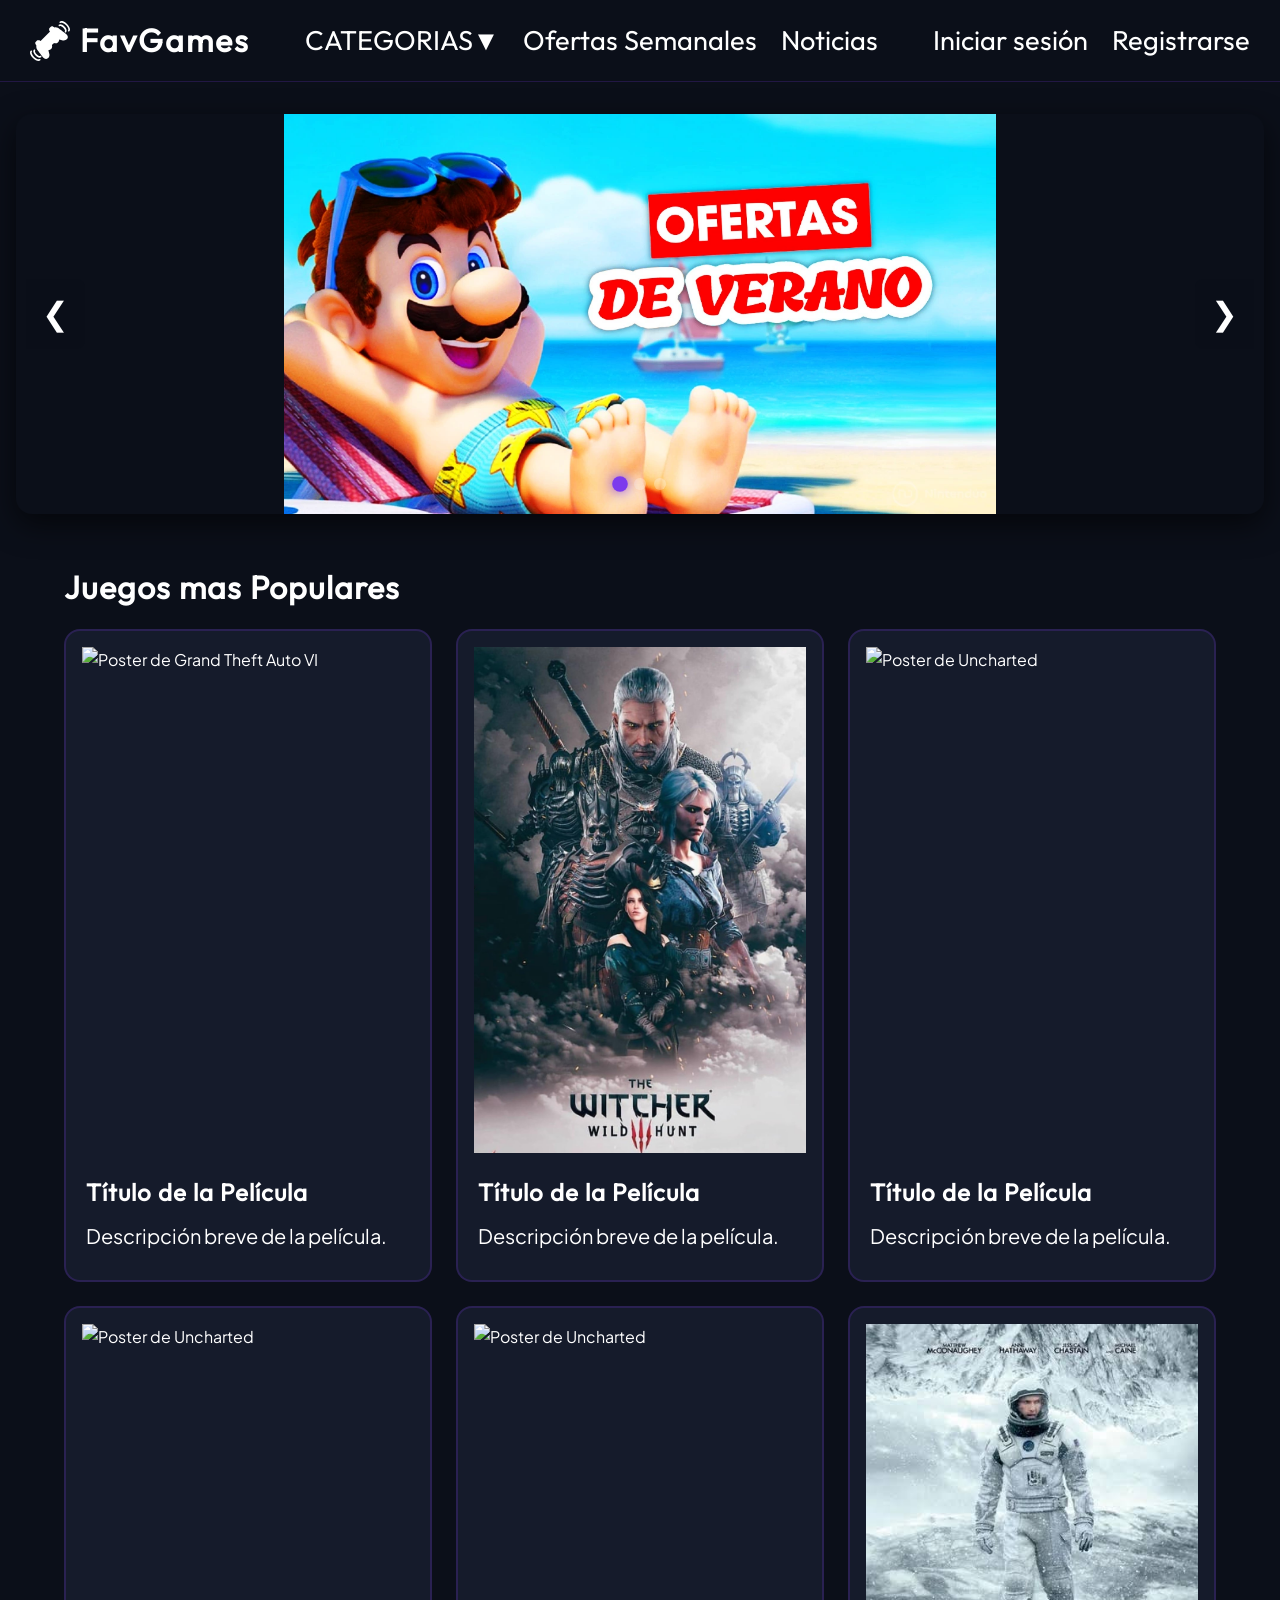
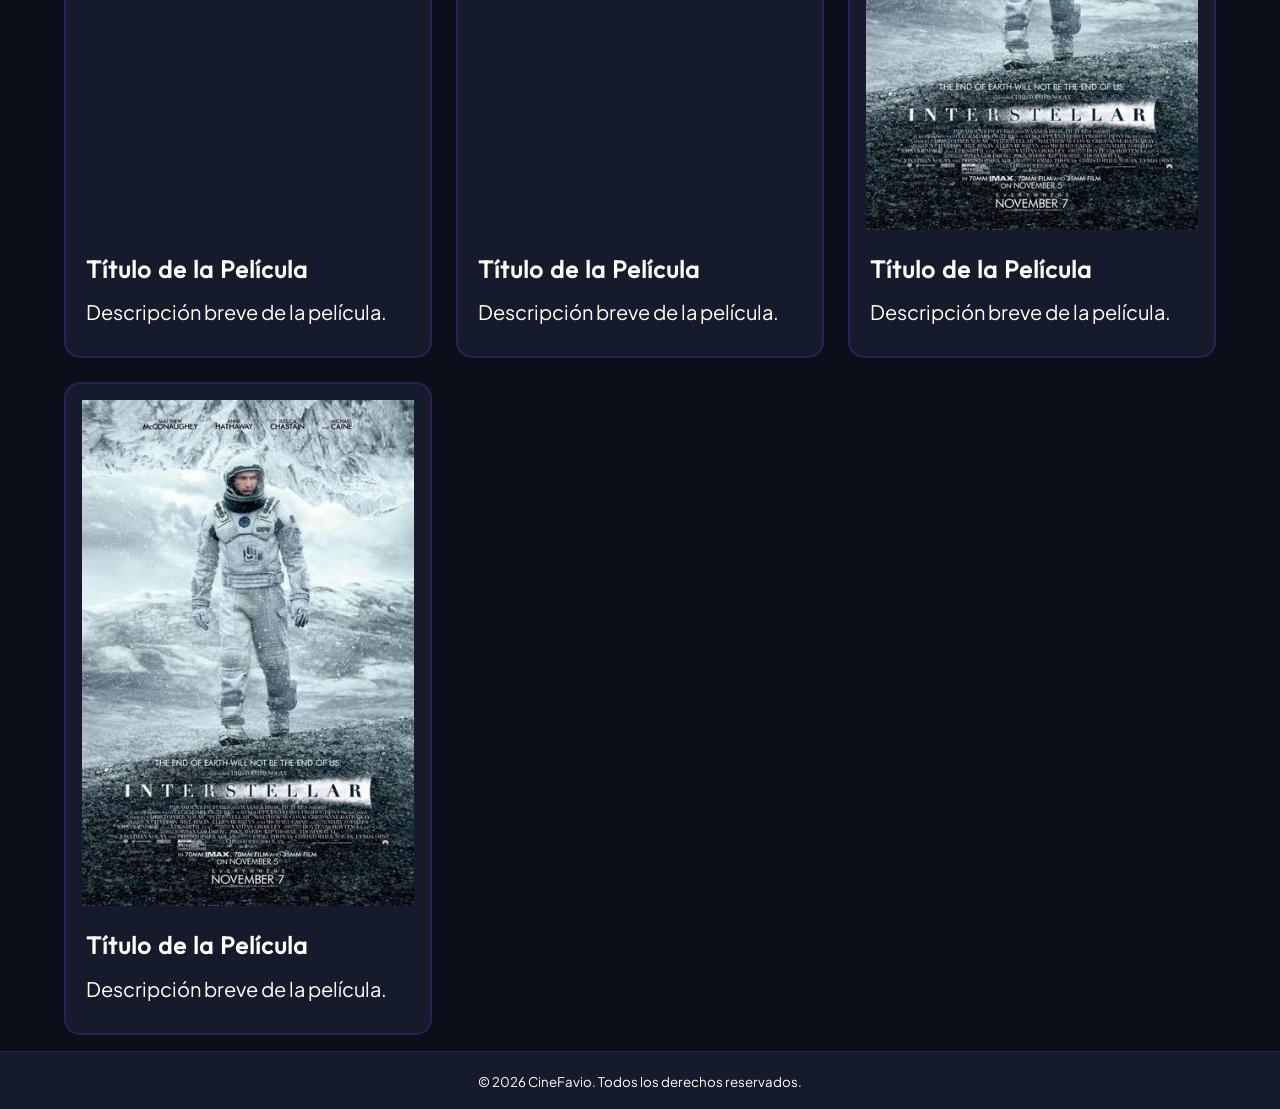
==== home.html @ eef10f0e "feat: commit inicial con maquetación de la tienda, estilos y assets" ====
<!DOCTYPE html>
<html lang="es">

<head>
  <title>FavGames - Inicio</title>
  <meta charset="UTF-8" />
  <meta name="description" content="Bienvenido a FavGames, tu sitio web favorito para información sobre videojuegos.">

  <link rel="stylesheet" href="./css/home.css" />
</head>

<body>
  <div class="top">
    <header class="header">
      <div class="container">
        <a class="logo" href="/home.html">
          <img class="logo-image" src="./assets/games.svg" alt="Logo de FavGames" />
          <h1 class="logo-text">FavGames</h1>
        </a>

        <nav class="header-nav">
            <ul class="header-nav-list">
              <li class="header-dropdown">
                <a href="#" class="header-drop-button">Categorias▼</a>
                <ul class="header-dropdown-content">
                  <li><a href="#" data-sede="centro">Acción</a></li>
                  <li><a href="#" data-sede="norte">Shooters</a></li>
                  <li><a href="#" data-sede="sur">RPG</a></li>
                </ul>
              </li>
              <li class="header-nav-item">
                <a class="header-nav-link" href="#">Ofertas Semanales</a>
              </li>
              <li class="header-nav-item">
                <a class="header-nav-link" href="#">Noticias</a>
              </li>
            </ul>
        </nav>

        <nav>
          <ol class="header-nav-list">
            <li class="header-nav-item">
              <a class="header-nav-link" href="#">Iniciar sesión</a>
            </li>
            <li class="header-nav-item">
              <a class="header-nav-link" href="#">Registrarse</a>
            </li>
          </ol>
        </nav>
      </div>
    </header>
    <!-- <section class="hero">
      <div class="container">
        <img class="hero-image" src="./assets/avengers.jpg" alt="Imagen de cine" />
      </div>
    </section> -->
  </div>

  <section class="hero">
    <div class="slider-container">
      <button class="hero-button" id="prev-button">&#10094;</button>
      <div class="hero-slider" id="hero-slider">
        <div class="hero-slide">
          <img src="./assets/ofertas.webp" alt="Imagen de cine 1" />
        </div>
      </div>
      <button class="hero-button" id="next-button">&#10095;</button>

      <div class="slider-dots">
      <span class="dot active"></span>
      <span class="dot"></span>
      <span class="dot"></span>
    </div>
    </div>

    

  </section>

  <section class="games-section">
    <div class="container">
      <h2>Juegos mas Populares</h2>
      <div class="games-listings">
        <div class="games-grid" id="games-grid">
          <article class="game-card">
            <div class="game-poster">
              <img src="./assets/juegos/gtavi.jpg" alt="Poster de Grand Theft Auto VI" />
            </div>
            <div class="game-info">
              <h3 class="game-title">Título de la Película</h3>
              <p class="game-description">Descripción breve de la película.</p>
            </div>
          </article>
          <article class="game-card">
            <div class="game-poster">
              <img src="./assets/juegos/theWitcher3.jpg" alt="Poster de The Witcher 3: Wild Hunt" />
            </div>
            <div class="game-info">
              <h3 class="game-title">Título de la Película</h3>
              <p class="game-description">Descripción breve de la película.</p>
            </div>
          </article>
          <article class="game-card">
            <div class="game-poster">
              <img src="./assets/juegos/uncharted.jpg" alt="Poster de Uncharted" />
            </div>
            <div class="game-info">
              <h3 class="game-title">Título de la Película</h3>
              <p class="game-description">Descripción breve de la película.</p>
            </div>
          </article>
          <article class="game-card">
            <div class="game-poster">
              <img src="./assets/juegos/uncharted.jpg" alt="Poster de Uncharted" />
            </div>
            <div class="game-info">
              <h3 class="game-title">Título de la Película</h3>
              <p class="game-description">Descripción breve de la película.</p>
            </div>
          </article>
          <article class="game-card">
            <div class="game-poster">
              <img src="./assets/juegos/uncharted.jpg" alt="Poster de Uncharted" />
            </div>
            <div class="game-info">
              <h3 class="game-title">Título de la Película</h3>
              <p class="game-description">Descripción breve de la película.</p>
            </div>
          </article>
          <article class="game-card">
            <div class="game-poster">
              <img src="./assets/interstellar.jpg" alt="Poster de la película" />
            </div>
            <div class="game-info">
              <h3 class="game-title">Título de la Película</h3>
              <p class="game-description">Descripción breve de la película.</p>
            </div>
          </article>
          <article class="game-card">
            <div class="game-poster">
              <img src="./assets/interstellar.jpg" alt="Poster de la película" />
            </div>
            <div class="game-info">
              <h3 class="game-title">Título de la Película</h3>
              <p class="game-description">Descripción breve de la película.</p>
            </div>
          </article>

        </div>
      </div>
    </div>
  </section>

  <footer class="footer">
    <small>&copy; 2026 CineFavio. Todos los derechos reservados.</small>
  </footer>

</body>

</html>
---- css/home.css ----
* {
  margin: 0;
  padding: 0;
  box-sizing: border-box;
}

:root {
  /* Colores de Marca y Acción (Vibrantes y Gamers) */
  --primary: #7c3aed;        /* Morado eléctrico (Estilo Eneba / Twitch) */
  --primary-hover: #6d28d9;  /* Morado más intenso para el estado hover */
  --accent: #10b981;         /* Verde brillante para botones de "Comprar" o precios */
  --accent-hover: #059669;   /* Verde oscuro para hover del acento */
  
  /* Fondos y Estructura (Modo oscuro profundo) */
  --background: #0b0f19;     /* Fondo principal casi negro para resaltar las portadas */
  --card-bg: #151b2b;        /* Contenedores de las tarjetas de los juegos */
  --input-bg: #1f2937;       /* Campos de búsqueda (barra superior) */
  
  /* Textos (Alto contraste) */
  --text-primary: #ffffff;   /* Blanco puro para los títulos de los juegos */
  --text-secondary: #94a3b8; /* Gris azulado para géneros (Ej: RPG, Acción) */
  --text-muted: #475569;     /* Gris oscuro para precios antiguos tachados */
  
  /* Detalles Visuales */
  --border: rgba(124, 58, 237, 0.2); /* Bordes sutiles con un toque morado */
  --shadow: rgba(0, 0, 0, 0.6);      /* Sombras marcadas para dar profundidad */

  /* Alertas / Tienda */
  --discount-bg: #ef4444;    /* Rojo intenso para las etiquetas de descuento (Ej: -80%) */
  --discount-text: #ffffff;  /* Texto blanco para la etiqueta de descuento */
}

@font-face {
    font-family: 'CineTitulos';
    src: url('../fonts/Outfit-Regular.woff2') format('woff2');
    font-weight: 400;
    font-style: normal;
    font-display: swap;
}

@font-face {
    font-family: 'CineTexto';
    src: url('../fonts/PlusJakartaSans-Regular.woff2') format('woff2');
    font-weight: 400;
    font-style: normal;
    font-display: swap;
}


body {
  background-color: var(--background);
  font-family: 'CineTexto', sans-serif;
  color: var(--text-primary);
  display: flex;
  min-height: 100vh;
  flex-direction: column;
  line-height: 1.6;
  -webkit-font-smoothing: antialiased;
}

a {
  text-decoration: none;
  color: inherit;
}

ol, ul {
  list-style: none;
}

h1, h2, h3{
  font-family: 'CineTitulos';
  font-weight: 700;
  letter-spacing: 1px;
}

p {
  font-family: 'CineTexto'
}

.header {
  padding-top: 15px;
  padding-bottom: 15px;
  border-bottom: 1px solid var(--border);
}

.container {
  max-width: 1400px;
  width: 100%;
  margin: 0 auto;
}

.slider-container {
  display: flex;
  align-items: center;
  justify-content: center;
  gap: 1rem;

  max-width: 1400px;
  margin: 0 auto;
}

.header .container {
  display: flex;
  align-items: center;
  justify-content: space-between;
  gap: 2rem;
}

.logo {
  display: flex;
  align-items: center;
  gap: 10px;
  
  .logo-text {
    letter-spacing: 2px;
    font-size: 2rem;
  }

  img {
    width: 40px;
    height: 40px;
  }
}

.header-dropdown {
  position: relative;
  display: block
}

.header-drop-button {
  color: var(--text-primary);
  font-family: 'CineTitulos', sans-serif;
  text-transform: uppercase;
  font-size: 1.7rem;
  font-weight: 200;
  transition: color 0.3s ease;

  &:hover, &:focus {
    color: var(--primary-hover);
  }
}

.header-dropdown-content {
    display: none;
    position: absolute;
    background-color: var(--card-bg);
    min-width: 160px;
    box-shadow: 0px 8px 16px 0px var(--shadow);
    z-index: 1;

    a {
      color: var(--text-primary);
      padding: 12px 16px;
      text-decoration: none;
      display: block;
      transition: background-color 0.3s ease;

      &:hover {
        color: var(--primary-hover);
      }
    }
}

.header-dropdown:hover .header-dropdown-content {
  display: block;
}

.header-nav-list {
  display: flex;
  align-items: center;
  gap: 1.5rem;
}

.header-nav-item {
  color: var(--text-primary);
  font-family: 'CineTitulos', sans-serif;
  font-size: 1.7rem;
  font-weight: 200;
  transition: color 0.3s ease;

  &:hover, &:focus {
    color: var(--primary-hover);
  }
}

@media (max-width: 1440px) {
  .header, .hero{
    padding-right: 30px;
    padding-left: 30px;
  }
}

.hero {
  width: 100%;
  max-width: 1400px;
  margin: 2rem auto;
  padding: 0 1rem;
}

.slider-container {
  position: relative;
  width: 100%;
  border-radius: 1rem;
  overflow: hidden;
  box-shadow: 0 10px 30px var(--shadow);
}

.hero-slider {
  display: flex;
  transition: transform 0.5s ease-in-out;
}

.hero-slide {
  min-width: 100%;
  position: relative;

  img {
    width: 100%;
    height: 400px;
    object-fit: cover;
    display: block;
  }
}

.hero-button {
  position: absolute;
  top: 50%;
  transform: translateY(-50%);
  background-color: rgba(11, 15, 25, 0.7);
  color: var(--text-primary);
  border: none;
  font-size: 2rem;
  padding: 1rem;
  cursor: pointer;
  z-index: 10;
  transition: background-color 0.3s ease, color 0.3s ease;
}

#prev-button {
  left: 10px;
  border-radius: 0 0.5rem 0.5rem 0;
}

#next-button {
  right: 10px;
  border-radius: 0.5rem 0 0 0.5rem;
}

.hero-button:hover, .hero-button:focus {
  background-color: var(--primary);
  color: var(--text-primary);
}

/* Contenedor de los puntos */
.slider-dots {
  position: absolute;
  bottom: 1.5rem; /* Separación desde el fondo de la imagen */
  left: 50%;
  transform: translateX(-50%); /* Centra el contenedor horizontalmente */
  display: flex;
  gap: 0.5rem; /* Espacio entre cada punto */
  z-index: 10; /* Asegura que estén por encima de la imagen */
}

/* Estilo base de cada punto */
.dot {
  width: 12px;
  height: 12px;
  border-radius: 50%;
  background-color: rgba(255, 255, 255, 0.3); /* Blanco semitransparente */
  cursor: pointer;
  transition: all 0.3s ease;
}

/* Efecto al pasar el ratón por los puntos inactivos */
.dot:hover {
  background-color: rgba(255, 255, 255, 0.8);
}

/* Estilo especial para la imagen actual (Clase activa) */
.dot.active {
  background-color: var(--primary); /* Tu morado eléctrico */
  transform: scale(1.3); /* Lo hace un poco más grande para destacar */
  box-shadow: 0 0 10px var(--primary); /* Le da un ligero brillo neón */
}

.games-section {
  padding: 1rem 4rem;
  
  h2 {
    text-align: left;
    font-size: 2rem;
    padding-bottom: 1rem;
  }
}

.games-listings {
  max-width: 1400px;
  margin: 0 auto;
}

.games-grid {
  display: grid;
  grid-template-columns: repeat(auto-fit, minmax(300px, 1fr));
  gap: 1.5rem;
}

.game-card {
  padding: .5rem;
  background-color: var(--card-bg);
  border: 2px solid var(--border);
  border-radius: 1rem;
}

.game-poster {
  position: relative;
  width: 100%;
  aspect-ratio: 2/3;
  overflow: hidden;
  border-radius: 1rem;
  padding: 0.5rem;

  img {
    width: 100%;
    object-fit: cover;
    height: 100%;
    display: block;
  }
}

.game-info {
  padding: 0.75rem ;
}

.game-title {
  font-family: 'CineTitulos', sans-serif;
  font-size: 1.5rem;
  margin-bottom: 0.5rem;
}

.game-description {
  font-family: 'CineTexto', sans-serif;
  font-size: 1.25rem;
  margin-bottom: 0.5rem;
}

.footer {
  padding: 1rem 4rem;
  background-color: var(--card-bg);
  border-top: 1px solid var(--border);
  text-align: center;
}
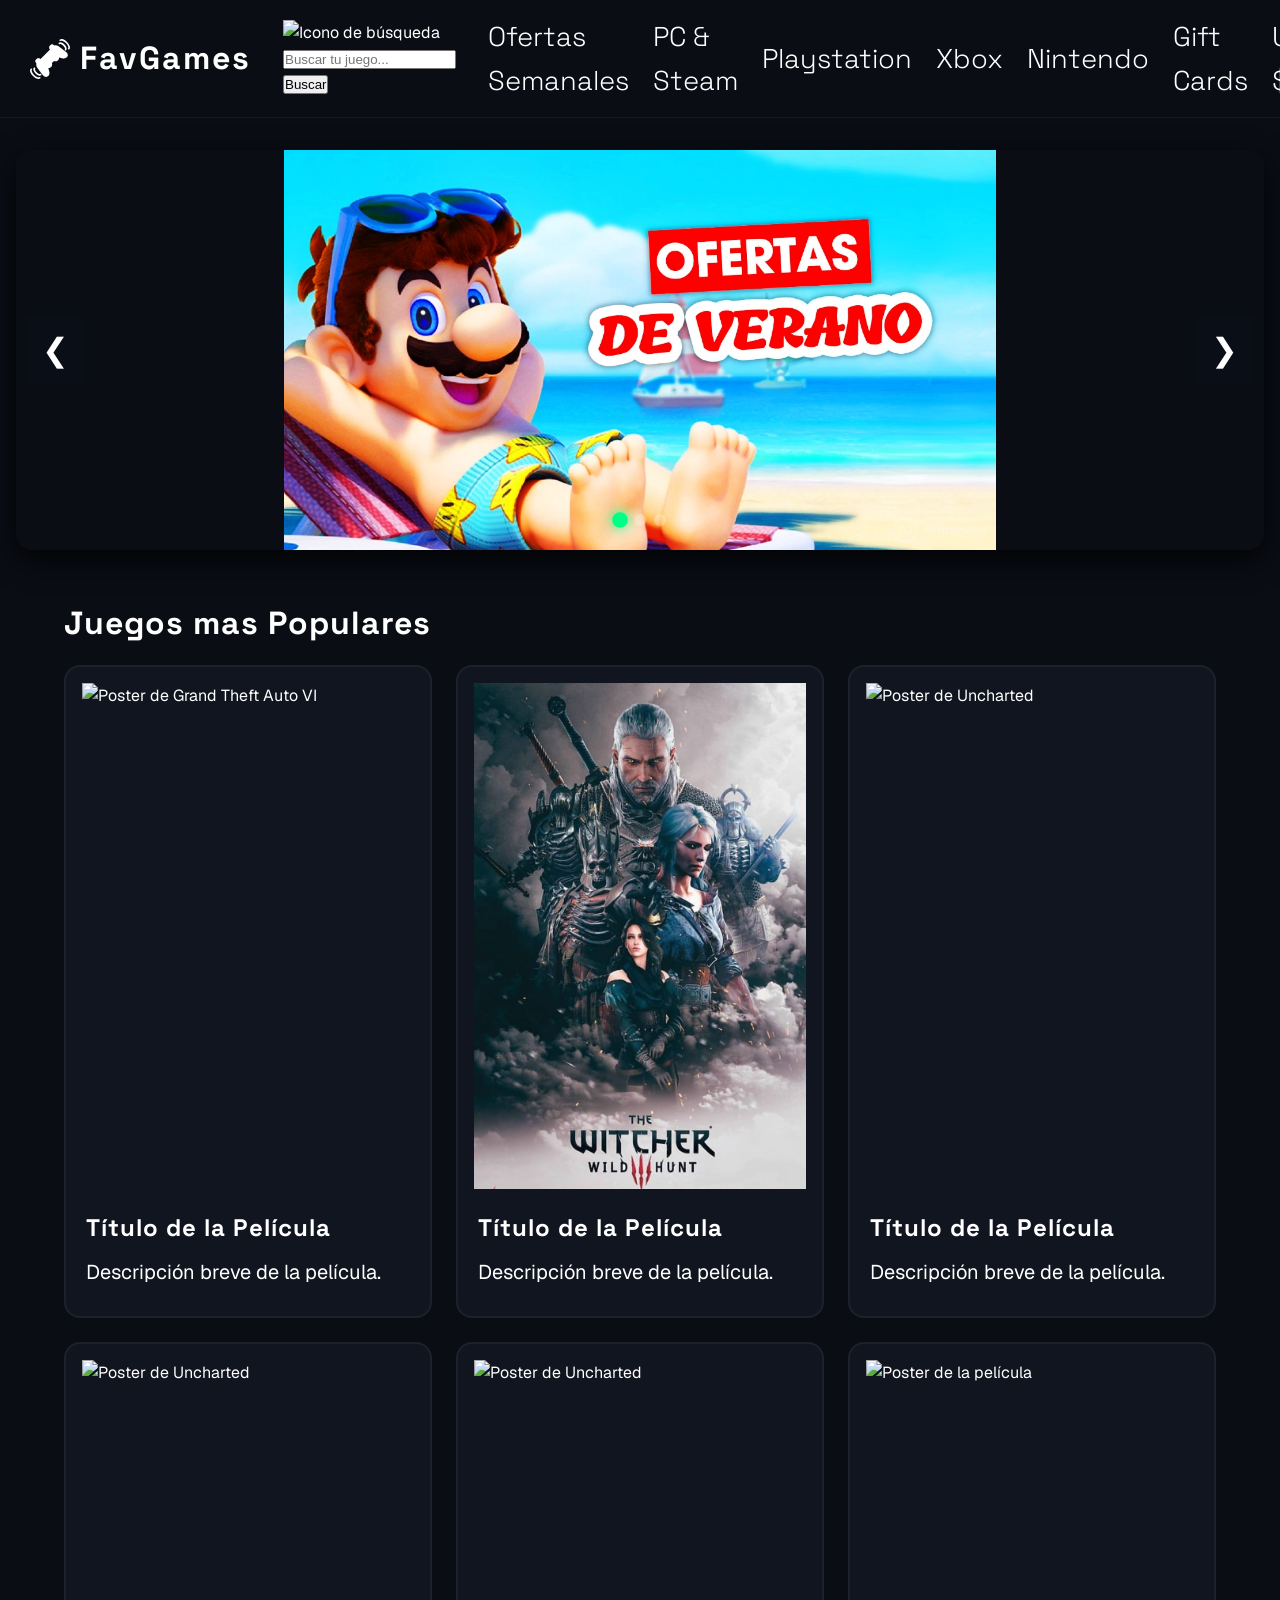
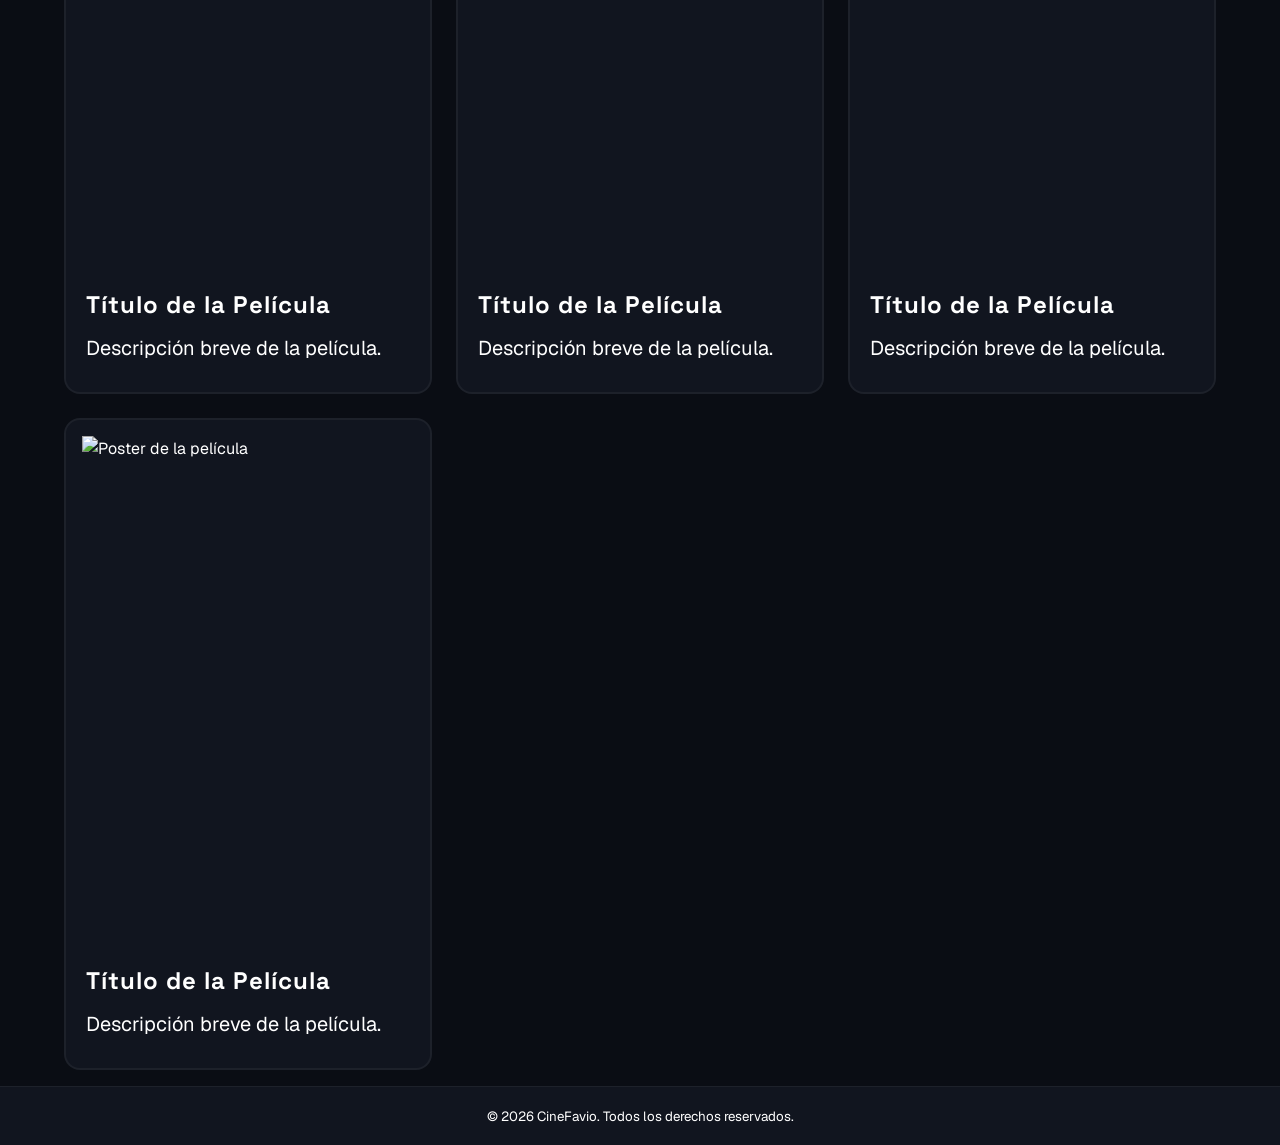
==== commit 85c33593: "feat: agregar una barra de busqueda con un svg y boton buscar, eliminar enlace de inciar sesión y re" ====
--- a/home.html
+++ b/home.html
@@ -18,42 +18,54 @@
           <h1 class="logo-text">FavGames</h1>
         </a>
 
+        <form class="header-search">
+          <img src="./assets/search.svg" alt="Icono de búsqueda" />
+          <input class="header-search-input" type="text" placeholder="Buscar tu juego..." />
+          <button class="header-search-button" type="submit">Buscar</button>
+        </form>
+
         <nav class="header-nav">
             <ul class="header-nav-list">
-              <li class="header-dropdown">
-                <a href="#" class="header-drop-button">Categorias▼</a>
-                <ul class="header-dropdown-content">
-                  <li><a href="#" data-sede="centro">Acción</a></li>
-                  <li><a href="#" data-sede="norte">Shooters</a></li>
-                  <li><a href="#" data-sede="sur">RPG</a></li>
-                </ul>
-              </li>
+              
               <li class="header-nav-item">
                 <a class="header-nav-link" href="#">Ofertas Semanales</a>
               </li>
               <li class="header-nav-item">
-                <a class="header-nav-link" href="#">Noticias</a>
+                <a class="header-nav-link" href="#">PC & Steam</a>
+              </li>
+              
+              <li class="header-nav-item">
+                <a class="header-nav-link" href="#">Playstation</a>
+              </li>
+              
+              <li class="header-nav-item">
+                <a class="header-nav-link" href="#">Xbox</a>
+              </li>
+              
+              <li class="header-nav-item">
+                <a class="header-nav-link" href="#">Nintendo</a>
+              </li>
+
+              
+              <li class="header-nav-item">
+                <a class="header-nav-link" href="#">Gift Cards</a>
+              </li>
+
+              <li class="header-dropdown">
+                <a href="#" class="header-drop-button">USD $ ▼</a>
+                <ul class="header-dropdown-content">
+                  <li class="active"><a href="#" data-currency="dolar">USD $</a></li>
+                  <li><a href="#" data-currency="pen">PEN S/</a></li>
+                </ul>
               </li>
             </ul>
         </nav>
 
-        <nav>
-          <ol class="header-nav-list">
-            <li class="header-nav-item">
-              <a class="header-nav-link" href="#">Iniciar sesión</a>
-            </li>
-            <li class="header-nav-item">
-              <a class="header-nav-link" href="#">Registrarse</a>
-            </li>
-          </ol>
-        </nav>
+        <div>
+          
+        </div>
       </div>
     </header>
-    <!-- <section class="hero">
-      <div class="container">
-        <img class="hero-image" src="./assets/avengers.jpg" alt="Imagen de cine" />
-      </div>
-    </section> -->
   </div>
 
   <section class="hero">
@@ -70,11 +82,8 @@
       <span class="dot active"></span>
       <span class="dot"></span>
       <span class="dot"></span>
+      </div>
     </div>
-    </div>
-
-    
-
   </section>
 
   <section class="games-section">
--- a/css/home.css
+++ b/css/home.css
@@ -5,51 +5,59 @@
 }
 
 :root {
-  /* Colores de Marca y Acción (Vibrantes y Gamers) */
-  --primary: #7c3aed;        /* Morado eléctrico (Estilo Eneba / Twitch) */
-  --primary-hover: #6d28d9;  /* Morado más intenso para el estado hover */
-  --accent: #10b981;         /* Verde brillante para botones de "Comprar" o precios */
-  --accent-hover: #059669;   /* Verde oscuro para hover del acento */
-  
-  /* Fondos y Estructura (Modo oscuro profundo) */
-  --background: #0b0f19;     /* Fondo principal casi negro para resaltar las portadas */
-  --card-bg: #151b2b;        /* Contenedores de las tarjetas de los juegos */
-  --input-bg: #1f2937;       /* Campos de búsqueda (barra superior) */
-  
-  /* Textos (Alto contraste) */
-  --text-primary: #ffffff;   /* Blanco puro para los títulos de los juegos */
-  --text-secondary: #94a3b8; /* Gris azulado para géneros (Ej: RPG, Acción) */
-  --text-muted: #475569;     /* Gris oscuro para precios antiguos tachados */
+  /* Colores Principales */
+  --primary: #00FF87;        /* Verde neón brillante */
+  --primary-hover: #00cc6c;  /* Verde ligeramente más oscuro para botones en hover */
+  --secondary: #F59E0B;      /* Naranja/Ámbar */
+  --tertiary: #38BDF8;       /* Celeste */
+  
+  /* Fondos y Estructura */
+  --background: #0A0D14;     /* El Neutral oscuro*/
+  --card-bg: #11151f;        /* Un tono apenas más claro para diferenciar las tarjetas */
+  --input-bg: #1a202c;       /* Fondo para barras de búsqueda */
+  
+  /* Textos */
+  --text-primary: #ffffff;   
+  --text-secondary: #94a3b8; /* Gris claro para categorías y detalles */
+  --text-muted: #475569;     /* Gris oscuro para precios tachados */
   
   /* Detalles Visuales */
-  --border: rgba(124, 58, 237, 0.2); /* Bordes sutiles con un toque morado */
-  --shadow: rgba(0, 0, 0, 0.6);      /* Sombras marcadas para dar profundidad */
-
-  /* Alertas / Tienda */
-  --discount-bg: #ef4444;    /* Rojo intenso para las etiquetas de descuento (Ej: -80%) */
-  --discount-text: #ffffff;  /* Texto blanco para la etiqueta de descuento */
+  --border: rgba(255, 255, 255, 0.05); /* Bordes sutiles */
+  --shadow: rgba(0, 0, 0, 0.8);
+
+  /* Colores de descuento */
+  --discount-bg: var(--primary); 
+  --discount-text: #0A0D14;  /* Texto oscuro sobre el verde */
 }
 
 @font-face {
-    font-family: 'CineTitulos';
-    src: url('../fonts/Outfit-Regular.woff2') format('woff2');
-    font-weight: 400;
-    font-style: normal;
-    font-display: swap;
+  font-family: 'TextoPrincipal';
+  src: url('../fonts/Geist-VariableFont_wght.ttf') format('truetype');
+  font-weight: 100 900;
+  font-style: normal;
+  font-display: swap;
 }
 
 @font-face {
-    font-family: 'CineTexto';
-    src: url('../fonts/PlusJakartaSans-Regular.woff2') format('woff2');
-    font-weight: 400;
-    font-style: normal;
-    font-display: swap;
+  font-family: 'Etiquetas';
+  src: url('../fonts/JetBrainsMono-VariableFont_wght.ttf') format('truetype');
+  font-weight: 100 800;
+  font-style: normal;
+  font-display: swap;
+}
+
+@font-face {
+  font-family: 'TitulosTienda';
+  src: url('../fonts/SpaceGrotesk-VariableFont_wght.ttf') format('truetype');
+  font-weight: 300 700; 
+  font-style: normal;
+  font-display: swap;
 }
 
 
 body {
   background-color: var(--background);
-  font-family: 'CineTexto', sans-serif;
+  font-family: 'TextoPrincipal', sans-serif;
   color: var(--text-primary);
   display: flex;
   min-height: 100vh;
@@ -68,13 +76,13 @@
 }
 
 h1, h2, h3{
-  font-family: 'CineTitulos';
+  font-family: 'TitulosTienda', sans-serif;
   font-weight: 700;
   letter-spacing: 1px;
 }
 
 p {
-  font-family: 'CineTexto'
+  font-family: 'TextoPrincipal', sans-serif;
 }
 
 .header {
@@ -129,7 +137,7 @@
 
 .header-drop-button {
   color: var(--text-primary);
-  font-family: 'CineTitulos', sans-serif;
+  font-family: 'TitulosTienda', sans-serif;
   text-transform: uppercase;
   font-size: 1.7rem;
   font-weight: 200;
@@ -173,7 +181,7 @@
 
 .header-nav-item {
   color: var(--text-primary);
-  font-family: 'CineTitulos', sans-serif;
+  font-family: 'TitulosTienda', sans-serif;
   font-size: 1.7rem;
   font-weight: 200;
   transition: color 0.3s ease;
@@ -288,6 +296,7 @@
   padding: 1rem 4rem;
   
   h2 {
+    font-family: 'TitulosTienda', sans-serif;
     text-align: left;
     font-size: 2rem;
     padding-bottom: 1rem;
@@ -333,13 +342,13 @@
 }
 
 .game-title {
-  font-family: 'CineTitulos', sans-serif;
+  font-family: 'TitulosTienda', sans-serif;
   font-size: 1.5rem;
   margin-bottom: 0.5rem;
 }
 
 .game-description {
-  font-family: 'CineTexto', sans-serif;
+  font-family: 'TextoPrincipal', sans-serif;
   font-size: 1.25rem;
   margin-bottom: 0.5rem;
 }
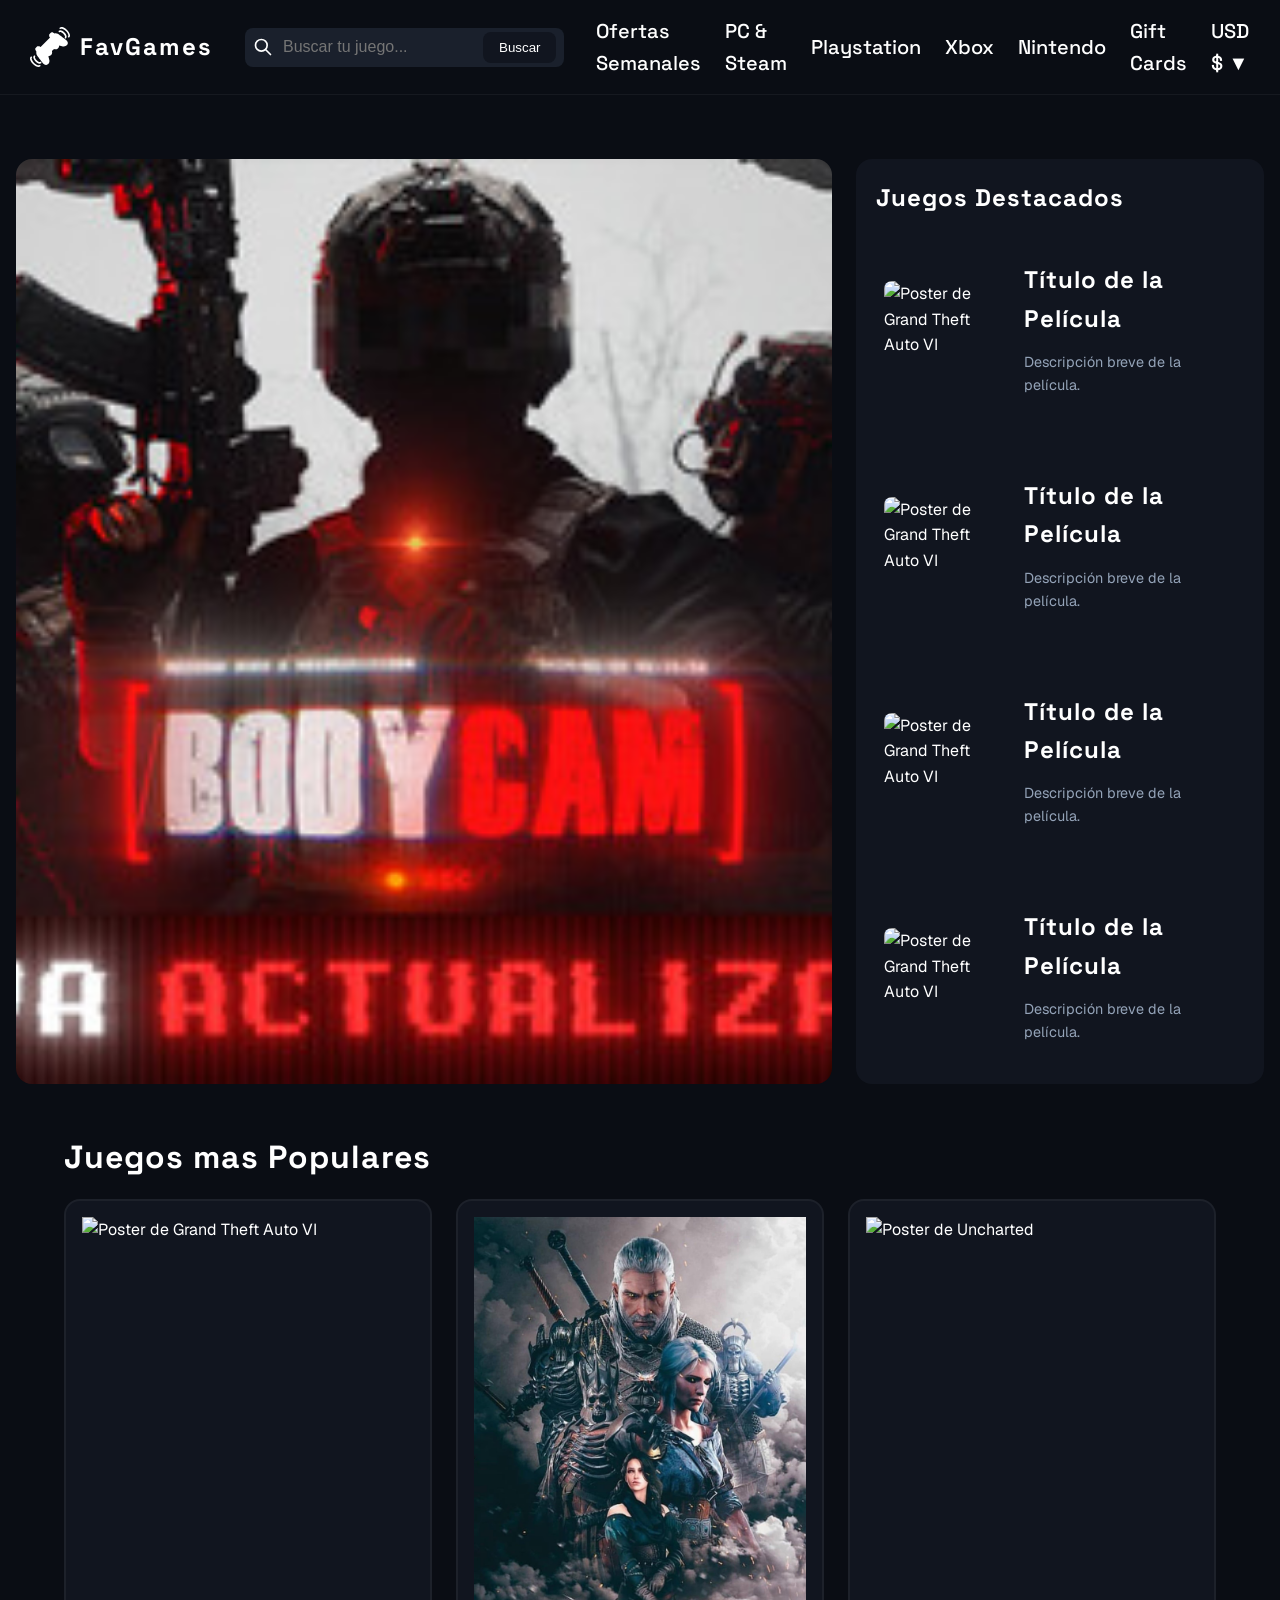
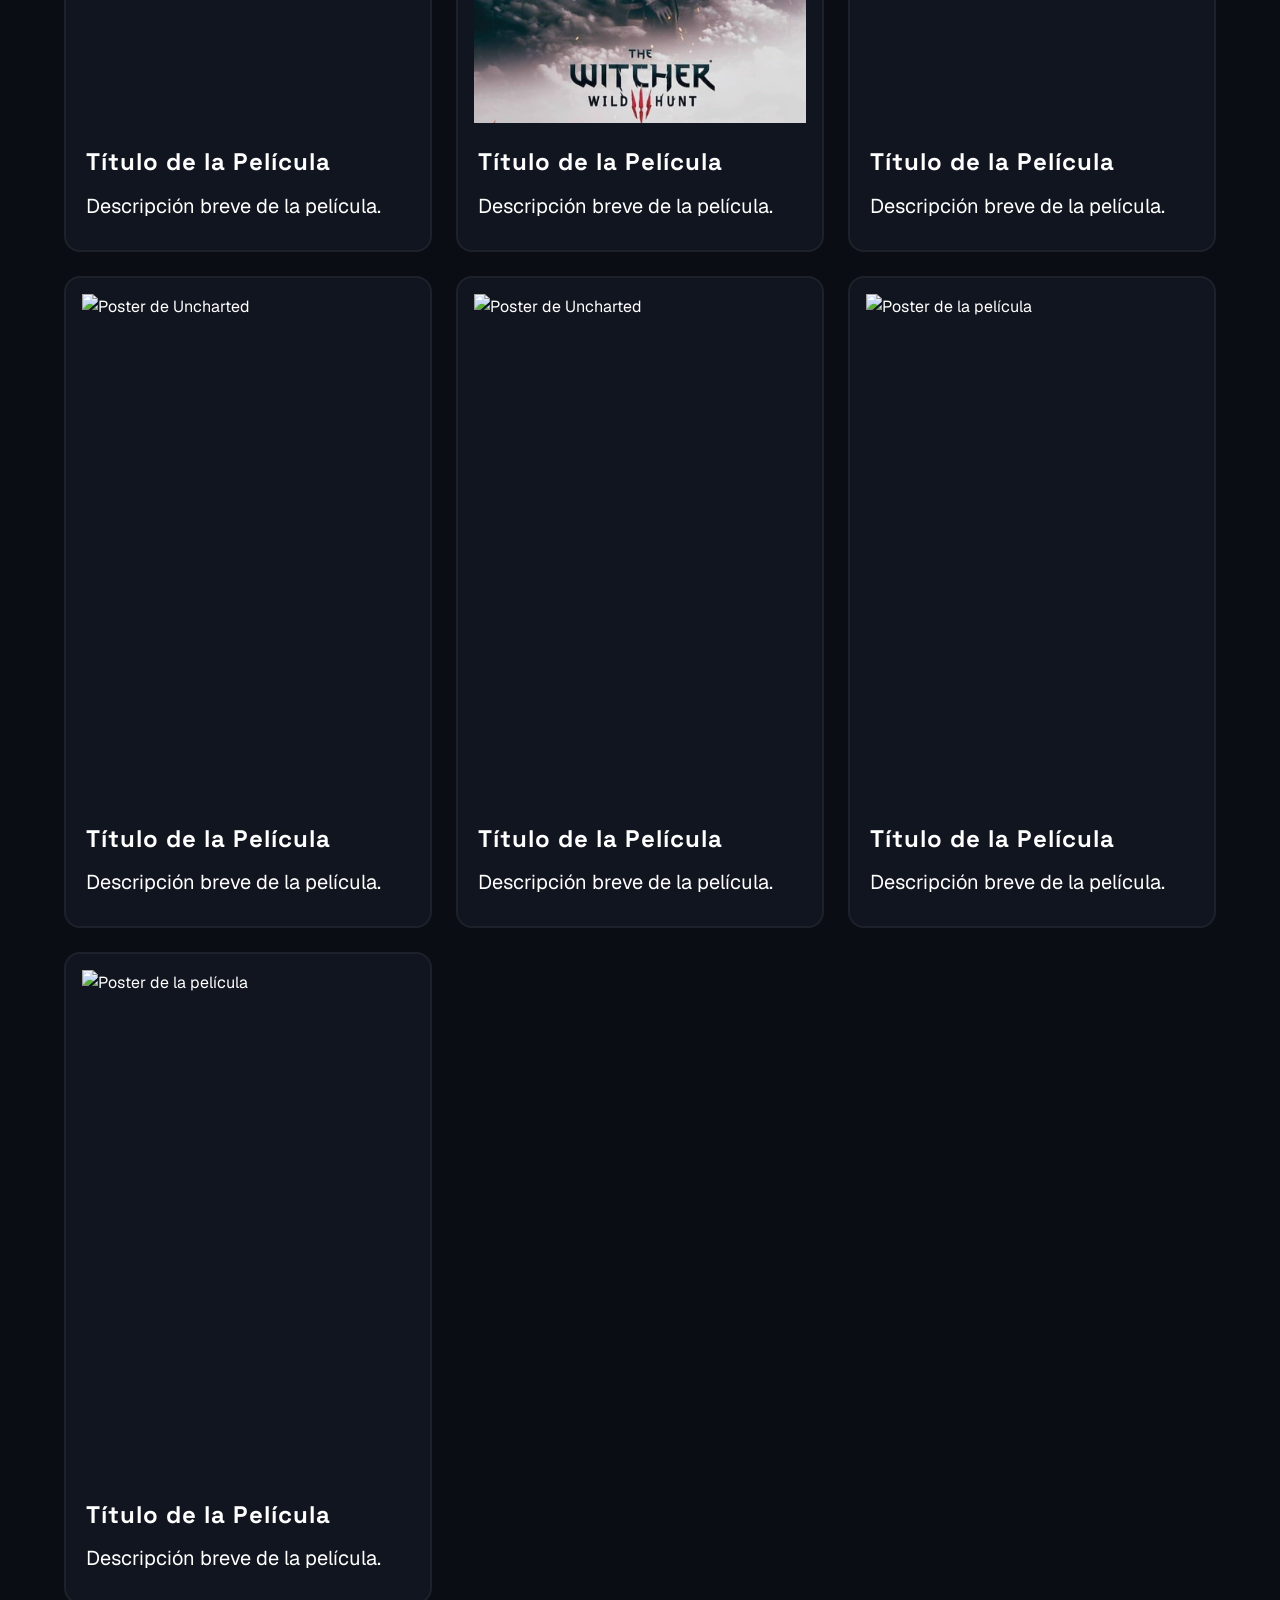
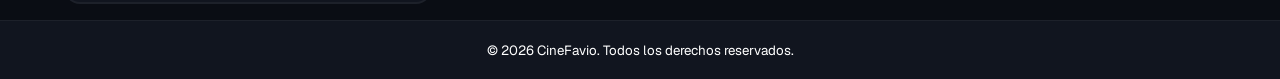
==== commit 5da4b743: "feat: hacer un hero con una imagen principal y un sidebar ambos estilados" ====
--- a/home.html
+++ b/home.html
@@ -62,27 +62,62 @@
         </nav>
 
         <div>
-          
+
         </div>
       </div>
     </header>
   </div>
 
   <section class="hero">
-    <div class="slider-container">
-      <button class="hero-button" id="prev-button">&#10094;</button>
-      <div class="hero-slider" id="hero-slider">
-        <div class="hero-slide">
-          <img src="./assets/ofertas.webp" alt="Imagen de cine 1" />
-        </div>
+    <div class="container">
+      <div class="hero-main">
+        <img class="hero-main-image" src="./assets/juegos/hero-images/bodycam.jpg" alt="Imagen destacada de juego" />
       </div>
-      <button class="hero-button" id="next-button">&#10095;</button>
-
-      <div class="slider-dots">
-      <span class="dot active"></span>
-      <span class="dot"></span>
-      <span class="dot"></span>
-      </div>
+
+      <aside class="hero-sidebar">
+        <div class="sidebar-header">
+          <h2 class="sidebar-title">Juegos Destacados</h2>
+        </div>
+        <div class="sidebar-content">
+          <article class="game-card">
+            <div class="game-poster">
+              <img src="./assets/juegos/gtavi.jpg" alt="Poster de Grand Theft Auto VI" />
+            </div>
+            <div class="game-info">
+              <h3 class="game-title">Título de la Película</h3>
+              <p class="game-description">Descripción breve de la película.</p>
+            </div>
+          </article>
+
+          <article class="game-card">
+            <div class="game-poster">
+              <img src="./assets/juegos/gtavi.jpg" alt="Poster de Grand Theft Auto VI" />
+            </div>
+            <div class="game-info">
+              <h3 class="game-title">Título de la Película</h3>
+              <p class="game-description">Descripción breve de la película.</p>
+            </div>
+          </article>
+          <article class="game-card">
+            <div class="game-poster">
+              <img src="./assets/juegos/gtavi.jpg" alt="Poster de Grand Theft Auto VI" />
+            </div>
+            <div class="game-info">
+              <h3 class="game-title">Título de la Película</h3>
+              <p class="game-description">Descripción breve de la película.</p>
+            </div>
+          </article>
+          <article class="game-card">
+            <div class="game-poster">
+              <img src="./assets/juegos/gtavi.jpg" alt="Poster de Grand Theft Auto VI" />
+            </div>
+            <div class="game-info">
+              <h3 class="game-title">Título de la Película</h3>
+              <p class="game-description">Descripción breve de la película.</p>
+            </div>
+          </article>
+        </div>
+      </aside>
     </div>
   </section>
 
--- a/css/home.css
+++ b/css/home.css
@@ -28,6 +28,8 @@
   /* Colores de descuento */
   --discount-bg: var(--primary); 
   --discount-text: #0A0D14;  /* Texto oscuro sobre el verde */
+
+  --max-width: 1700px; /* Ancho máximo para el contenido */
 }
 
 @font-face {
@@ -92,18 +94,8 @@
 }
 
 .container {
-  max-width: 1400px;
+  max-width: var(--max-width);
   width: 100%;
-  margin: 0 auto;
-}
-
-.slider-container {
-  display: flex;
-  align-items: center;
-  justify-content: center;
-  gap: 1rem;
-
-  max-width: 1400px;
   margin: 0 auto;
 }
 
@@ -121,7 +113,7 @@
   
   .logo-text {
     letter-spacing: 2px;
-    font-size: 2rem;
+    font-size: 1.5rem;
   }
 
   img {
@@ -130,6 +122,66 @@
   }
 }
 
+.header-search {
+  display: flex;
+  justify-content: center;
+  align-items: center;
+  
+  background-color: var(--input-bg);
+  border-radius: 0.5rem;
+  padding: 0.25rem 0.5rem;
+
+  font-family: 'TextoPrincipal', sans-serif;
+
+  img {
+    width: 20px;
+    height: 20px;
+    margin-right: 10px;
+  }
+}
+
+.header-search-input {
+  background: transparent;
+  border: none;
+  color: var(--text-primary);
+  font-size: 1rem;
+  outline: none;
+}
+
+.header-search-button {
+  background-color: var(--card-bg);
+  color: var(--text-primary);
+  border: none;
+  padding: 0.5rem 1rem;
+  border-radius: 0.5rem;
+  cursor: pointer;
+  transition: background-color 0.3s ease;
+
+  &:hover, &:focus {
+    background-color: var(--primary-hover);
+  }
+}
+
+
+.header-nav-list {
+  display: flex;
+  align-items: center;
+  gap: 1.5rem;
+}
+
+.header-nav-item {
+  color: var(--text-primary);
+  font-family: 'TitulosTienda', sans-serif;
+  font-size: 1.25rem;
+  font-weight: 500;
+  transition: color 0.3s ease;
+
+  .header-nav-link:hover, .header-nav-link:focus {
+    color: var(--primary-hover);
+  }     
+}
+
+
 .header-dropdown {
   position: relative;
   display: block
@@ -139,8 +191,8 @@
   color: var(--text-primary);
   font-family: 'TitulosTienda', sans-serif;
   text-transform: uppercase;
-  font-size: 1.7rem;
-  font-weight: 200;
+  font-size: 1.25rem;
+  font-weight: 500;
   transition: color 0.3s ease;
 
   &:hover, &:focus {
@@ -163,7 +215,7 @@
       display: block;
       transition: background-color 0.3s ease;
 
-      &:hover {
+      &:hover, &:focus {
         color: var(--primary-hover);
       }
     }
@@ -173,26 +225,8 @@
   display: block;
 }
 
-.header-nav-list {
-  display: flex;
-  align-items: center;
-  gap: 1.5rem;
-}
-
-.header-nav-item {
-  color: var(--text-primary);
-  font-family: 'TitulosTienda', sans-serif;
-  font-size: 1.7rem;
-  font-weight: 200;
-  transition: color 0.3s ease;
-
-  &:hover, &:focus {
-    color: var(--primary-hover);
-  }
-}
-
 @media (max-width: 1440px) {
-  .header, .hero{
+  .header{
     padding-right: 30px;
     padding-left: 30px;
   }
@@ -200,97 +234,103 @@
 
 .hero {
   width: 100%;
-  max-width: 1400px;
+  max-width: var(--max-width);
   margin: 2rem auto;
   padding: 0 1rem;
 }
 
-.slider-container {
-  position: relative;
+.hero .container {
+  display: grid;
+  grid-template-columns: 2fr 1fr;
+  gap: 1.5rem;
+  margin-top: 2rem;
+  align-items: stretch;
+}
+
+.hero-main {
   width: 100%;
+  height: 100%;
+}
+
+.hero-main-image {
+  width: 100%;
+  height: 100%;
+  min-height: 400px;
+  object-fit: cover;
   border-radius: 1rem;
-  overflow: hidden;
-  box-shadow: 0 10px 30px var(--shadow);
-}
-
-.hero-slider {
-  display: flex;
-  transition: transform 0.5s ease-in-out;
-}
-
-.hero-slide {
-  min-width: 100%;
-  position: relative;
+}
+
+.hero-sidebar {
+  background-color: var(--card-bg);
+  border-radius: 1rem;
+  padding: 1.25rem;
+  display: flex;
+  flex-direction: column;
+}
+
+.sidebar-header {
+  margin-bottom: 1rem;
+}
+
+.sidebar-title {
+  font-family: 'TitulosTienda', sans-serif;
+  font-size: 1.5rem;
+  color: var(--text-primary);
+  margin: 0;
+}
+
+.sidebar-content {
+  display: flex;
+  flex-direction: column;
+  gap: 1rem;
+}
+
+.hero-sidebar .game-card {
+  display: flex;
+  align-items: center;
+  gap: 1rem;
+  padding: 1rem 0;
+  border: none;
+  transition: background-color 0.3s ease;
+  background-color: transparent;
+
+  &:hover, &:focus {
+    background-color: rgba(255, 255, 255, 0.03);
+    border-radius: 0.5rem;
+  }
+}
+
+.hero-sidebar .game-card:last-child {
+  border-bottom: none;
+  padding-bottom: 0;
+}
+
+.hero-sidebar .game-poster {
+  width: 120px;
+  height: 120px;
+  flex-shrink: 0;
+  padding-bottom: 0;
 
   img {
-    width: 100%;
-    height: 400px;
-    object-fit: cover;
-    display: block;
-  }
-}
-
-.hero-button {
-  position: absolute;
-  top: 50%;
-  transform: translateY(-50%);
-  background-color: rgba(11, 15, 25, 0.7);
-  color: var(--text-primary);
-  border: none;
-  font-size: 2rem;
-  padding: 1rem;
-  cursor: pointer;
-  z-index: 10;
-  transition: background-color 0.3s ease, color 0.3s ease;
-}
-
-#prev-button {
-  left: 10px;
-  border-radius: 0 0.5rem 0.5rem 0;
-}
-
-#next-button {
-  right: 10px;
-  border-radius: 0.5rem 0 0 0.5rem;
-}
-
-.hero-button:hover, .hero-button:focus {
-  background-color: var(--primary);
-  color: var(--text-primary);
-}
-
-/* Contenedor de los puntos */
-.slider-dots {
-  position: absolute;
-  bottom: 1.5rem; /* Separación desde el fondo de la imagen */
-  left: 50%;
-  transform: translateX(-50%); /* Centra el contenedor horizontalmente */
-  display: flex;
-  gap: 0.5rem; /* Espacio entre cada punto */
-  z-index: 10; /* Asegura que estén por encima de la imagen */
-}
-
-/* Estilo base de cada punto */
-.dot {
-  width: 12px;
-  height: 12px;
-  border-radius: 50%;
-  background-color: rgba(255, 255, 255, 0.3); /* Blanco semitransparente */
-  cursor: pointer;
-  transition: all 0.3s ease;
-}
-
-/* Efecto al pasar el ratón por los puntos inactivos */
-.dot:hover {
-  background-color: rgba(255, 255, 255, 0.8);
-}
-
-/* Estilo especial para la imagen actual (Clase activa) */
-.dot.active {
-  background-color: var(--primary); /* Tu morado eléctrico */
-  transform: scale(1.3); /* Lo hace un poco más grande para destacar */
-  box-shadow: 0 0 10px var(--primary); /* Le da un ligero brillo neón */
-}
+    border-radius: 0.5rem;
+  }
+}
+
+.hero-sidebar .game-info {
+  display: flex;
+  flex-direction: column;
+  gap: 0.3rem;
+
+  .game-title {
+    font-size: rem;
+  }
+
+  .game-description {
+    font-size: 0.9rem;
+    color: var(--text-secondary);
+  }
+}
+
 
 .games-section {
   padding: 1rem 4rem;
@@ -304,7 +344,7 @@
 }
 
 .games-listings {
-  max-width: 1400px;
+  max-width: 1700px;
   margin: 0 auto;
 }
 
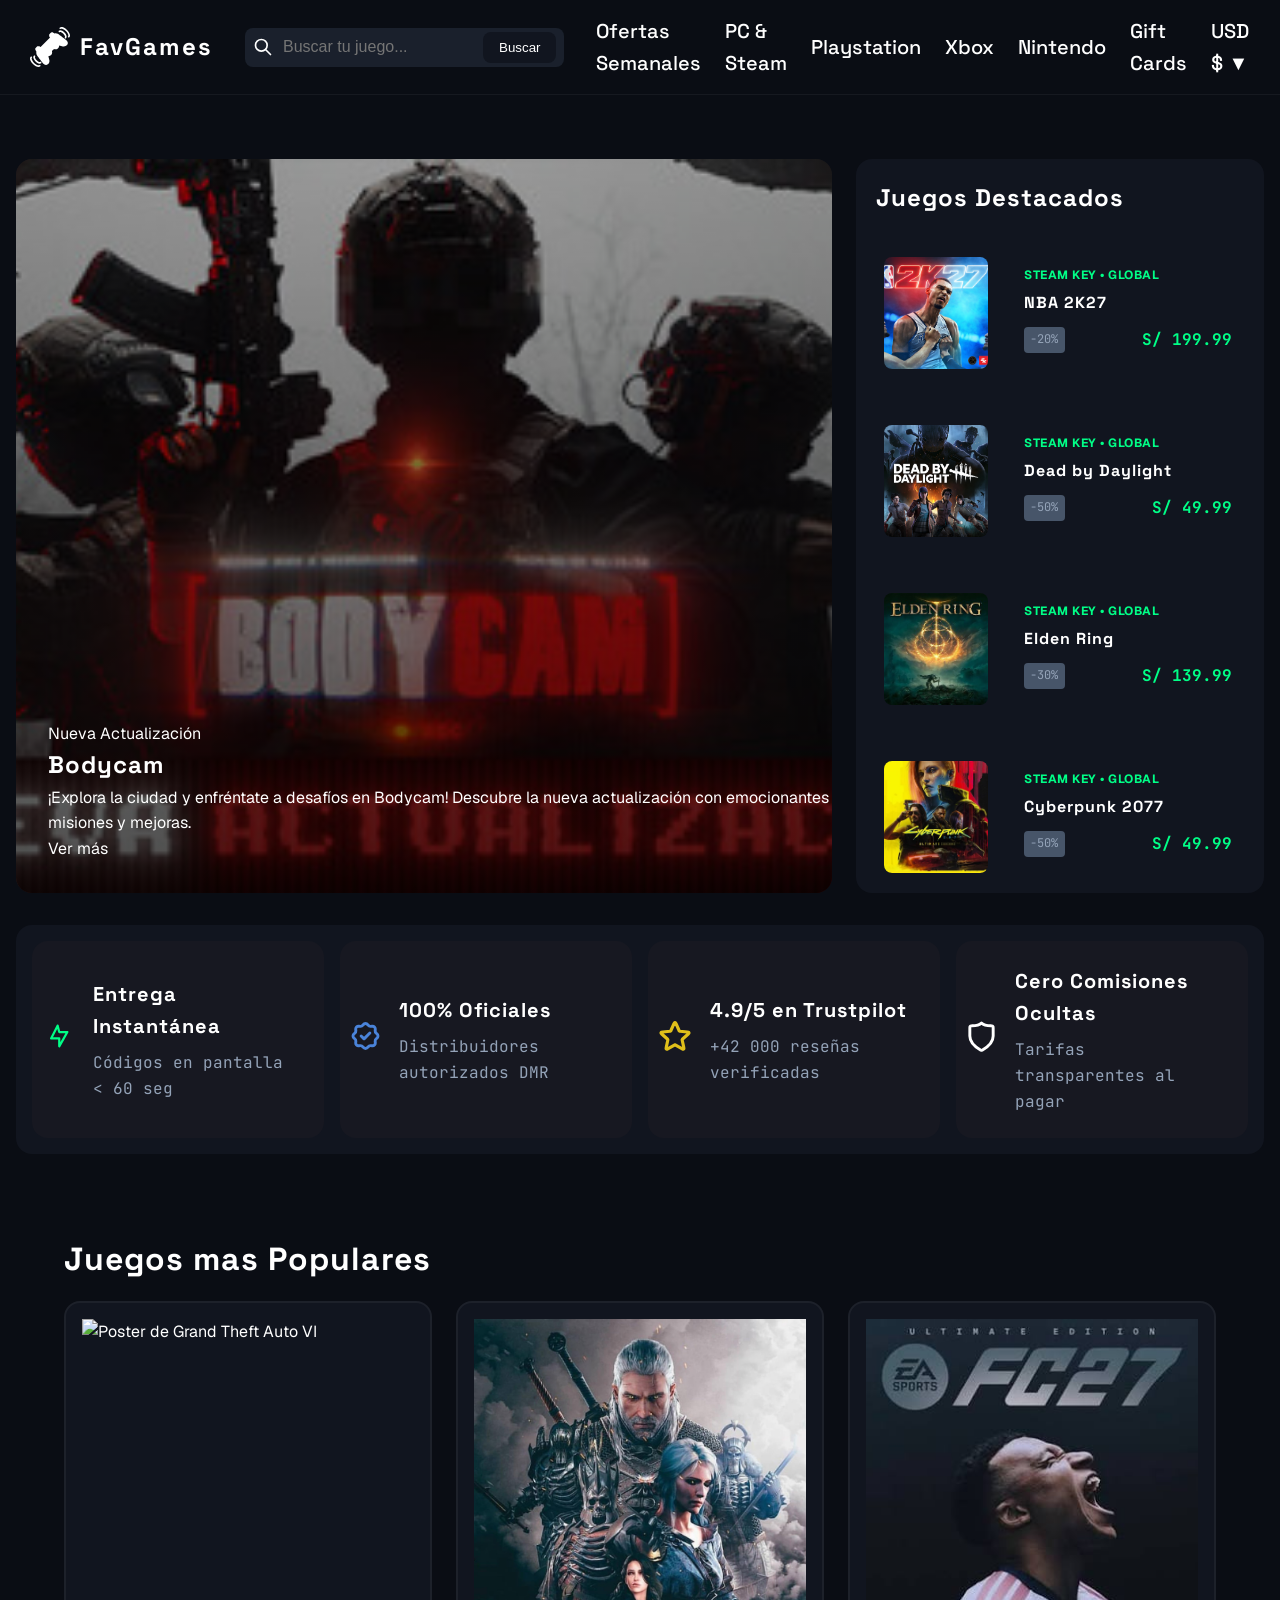
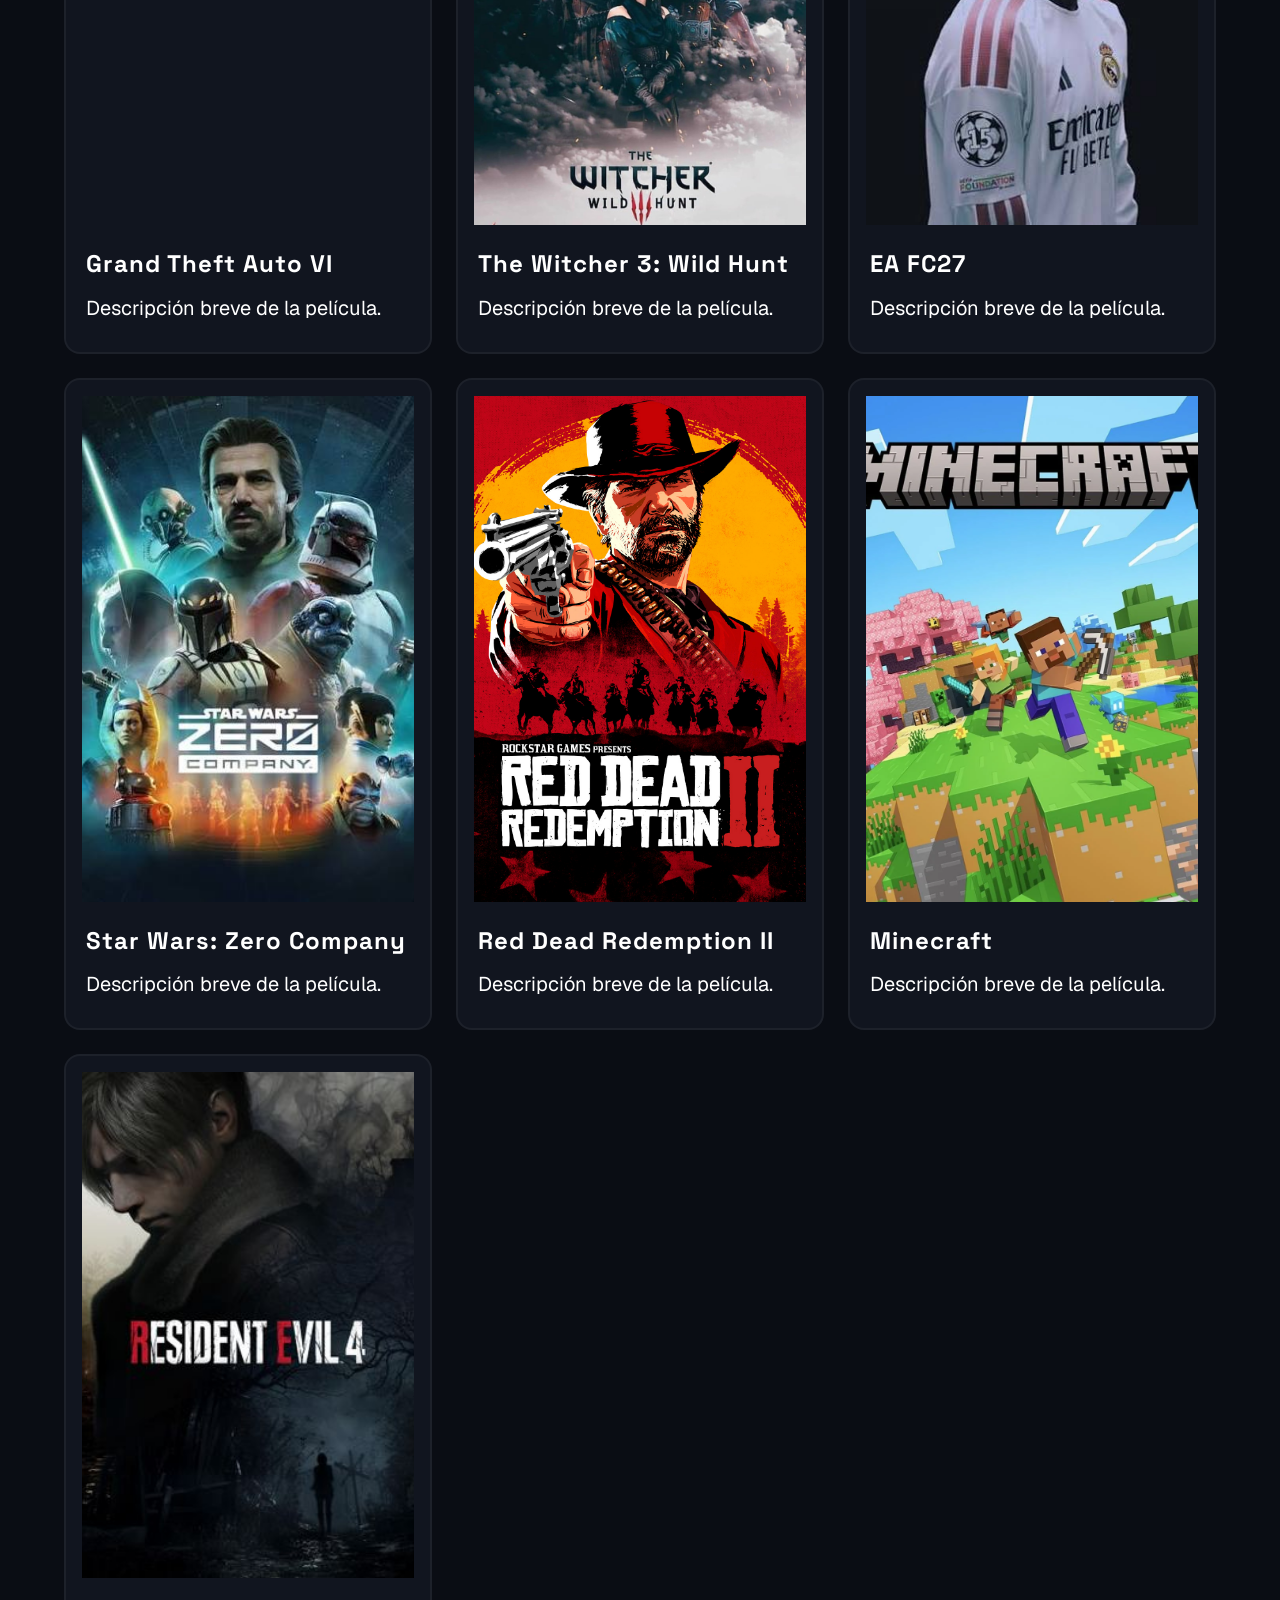
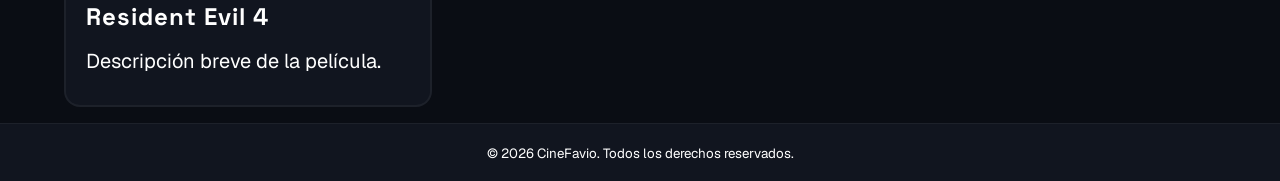
==== commit 3f9e5929: "feat: agregar barra inferior del hero para cosas destacadas de la página" ====
--- a/home.html
+++ b/home.html
@@ -72,6 +72,12 @@
     <div class="container">
       <div class="hero-main">
         <img class="hero-main-image" src="./assets/juegos/hero-images/bodycam.jpg" alt="Imagen destacada de juego" />
+        <div class="hero-content">
+          <span class="hero-label">Nueva Actualización</span>
+          <h2 class="hero-title">Bodycam</h2>
+          <p class="hero-description">¡Explora la ciudad y enfréntate a desafíos en Bodycam! Descubre la nueva actualización con emocionantes misiones y mejoras.</p>
+          <a class="hero-button" href="#">Ver más</a>
+        </div>
       </div>
 
       <aside class="hero-sidebar">
@@ -81,44 +87,108 @@
         <div class="sidebar-content">
           <article class="game-card">
             <div class="game-poster">
-              <img src="./assets/juegos/gtavi.jpg" alt="Poster de Grand Theft Auto VI" />
-            </div>
-            <div class="game-info">
-              <h3 class="game-title">Título de la Película</h3>
-              <p class="game-description">Descripción breve de la película.</p>
-            </div>
-          </article>
-
-          <article class="game-card">
-            <div class="game-poster">
-              <img src="./assets/juegos/gtavi.jpg" alt="Poster de Grand Theft Auto VI" />
-            </div>
-            <div class="game-info">
-              <h3 class="game-title">Título de la Película</h3>
-              <p class="game-description">Descripción breve de la película.</p>
-            </div>
-          </article>
-          <article class="game-card">
-            <div class="game-poster">
-              <img src="./assets/juegos/gtavi.jpg" alt="Poster de Grand Theft Auto VI" />
-            </div>
-            <div class="game-info">
-              <h3 class="game-title">Título de la Película</h3>
-              <p class="game-description">Descripción breve de la película.</p>
-            </div>
-          </article>
-          <article class="game-card">
-            <div class="game-poster">
-              <img src="./assets/juegos/gtavi.jpg" alt="Poster de Grand Theft Auto VI" />
-            </div>
-            <div class="game-info">
-              <h3 class="game-title">Título de la Película</h3>
-              <p class="game-description">Descripción breve de la película.</p>
+              <img src="./assets/juegos/hero-images/2k27.jpg" alt="Poster de NBA 2k27" />
+            </div>
+            <div class="game-info">
+              <span class="hero-label">STEAM KEY • GLOBAL</span>
+              <h3 class="game-title">NBA 2K27</h3>
+
+              <div class="game-price-row">
+                <span class="game-discount">-20%</span>
+                <span class="game-price">S/ 199.99</span>
+              </div>
+            </div>
+          </article>
+
+          <article class="game-card">
+            <div class="game-poster">
+              <img src="./assets/juegos/hero-images/dead-by-daylight.jpg" alt="Poster de Dead by Daylight" />
+            </div>
+            <div class="game-info">
+              <span class="hero-label">STEAM KEY • GLOBAL</span>
+              <h3 class="game-title">Dead by Daylight</h3>
+
+              <div class="game-price-row">
+                <span class="game-discount">-50%</span>
+                <span class="game-price">S/ 49.99</span>
+              </div>
+            </div>
+          </article>
+          <article class="game-card">
+            <div class="game-poster">
+              <img src="./assets/juegos/hero-images/elden-ring.jpeg" alt="Poster de Elden Ring" />
+            </div>
+            <div class="game-info">
+              <span class="hero-label">STEAM KEY • GLOBAL</span>
+              <h3 class="game-title">Elden Ring</h3>
+              <div class="game-price-row">
+                <span class="game-discount">-30%</span>
+                <span class="game-price">S/ 139.99</span>
+              </div>
+            </div>
+          </article>
+          <article class="game-card">
+            <div class="game-poster">
+              <img src="./assets/juegos/hero-images/cyberpunk-2077.webp" alt="Poster de Cyberpunk 2077" />
+            </div>
+            <div class="game-info">
+              <span class="hero-label">STEAM KEY • GLOBAL</span>
+              <h3 class="game-title">Cyberpunk 2077</h3>
+              <div class="game-price-row">
+                <span class="game-discount">-50%</span>
+                <span class="game-price">S/ 49.99</span>
+              </div>
             </div>
           </article>
         </div>
       </aside>
     </div>
+    <section class="hero-footer">
+      <div class="feat-container">
+        <div class="featured-cards">
+          <article class="hero-featured-card">
+            <div class="hero-footer-icon">
+              <img src="./assets/thunder.svg" alt="Thunder" />
+            </div>
+
+            <div class="hero-footer-content">
+              <h3 class="hero-footer-title">Entrega Instantánea</h3>
+              <p class="hero-footer-description">Códigos en pantalla < 60 seg</p>
+            </div>
+          </article>
+          <article class="hero-featured-card">
+            <div class="hero-footer-icon">
+            <img src="./assets/check.svg" alt="Check" />
+            </div>
+
+            <div class="hero-footer-content">
+              <h3 class="hero-footer-title">100% Oficiales</h3>
+              <p class="hero-footer-description">Distribuidores autorizados DMR</p>
+            </div>
+          </article>
+          <article class="hero-featured-card">
+            <div class="hero-footer-icon">
+              <img src="./assets/star.svg" alt="Star" />
+            </div>
+
+            <div class="hero-footer-content">
+              <h3 class="hero-footer-title">4.9/5 en Trustpilot</h3>
+              <p class="hero-footer-description">+42 000 reseñas verificadas</p>
+            </div>
+          </article>
+          <article class="hero-featured-card">
+            <div class="hero-footer-icon">
+              <img src="./assets/shield.svg" alt="Shield" />
+            </div>
+
+            <div class="hero-footer-content">
+              <h3 class="hero-footer-title">Cero Comisiones Ocultas</h3>
+              <p class="hero-footer-description">Tarifas transparentes al pagar</p>
+            </div>
+          </article>
+        </div>
+      </div>
+    </section>
   </section>
 
   <section class="games-section">
@@ -131,7 +201,7 @@
               <img src="./assets/juegos/gtavi.jpg" alt="Poster de Grand Theft Auto VI" />
             </div>
             <div class="game-info">
-              <h3 class="game-title">Título de la Película</h3>
+              <h3 class="game-title">Grand Theft Auto VI</h3>
               <p class="game-description">Descripción breve de la película.</p>
             </div>
           </article>
@@ -140,56 +210,55 @@
               <img src="./assets/juegos/theWitcher3.jpg" alt="Poster de The Witcher 3: Wild Hunt" />
             </div>
             <div class="game-info">
-              <h3 class="game-title">Título de la Película</h3>
-              <p class="game-description">Descripción breve de la película.</p>
-            </div>
-          </article>
-          <article class="game-card">
-            <div class="game-poster">
-              <img src="./assets/juegos/uncharted.jpg" alt="Poster de Uncharted" />
-            </div>
-            <div class="game-info">
-              <h3 class="game-title">Título de la Película</h3>
-              <p class="game-description">Descripción breve de la película.</p>
-            </div>
-          </article>
-          <article class="game-card">
-            <div class="game-poster">
-              <img src="./assets/juegos/uncharted.jpg" alt="Poster de Uncharted" />
-            </div>
-            <div class="game-info">
-              <h3 class="game-title">Título de la Película</h3>
-              <p class="game-description">Descripción breve de la película.</p>
-            </div>
-          </article>
-          <article class="game-card">
-            <div class="game-poster">
-              <img src="./assets/juegos/uncharted.jpg" alt="Poster de Uncharted" />
-            </div>
-            <div class="game-info">
-              <h3 class="game-title">Título de la Película</h3>
-              <p class="game-description">Descripción breve de la película.</p>
-            </div>
-          </article>
-          <article class="game-card">
-            <div class="game-poster">
-              <img src="./assets/interstellar.jpg" alt="Poster de la película" />
-            </div>
-            <div class="game-info">
-              <h3 class="game-title">Título de la Película</h3>
-              <p class="game-description">Descripción breve de la película.</p>
-            </div>
-          </article>
-          <article class="game-card">
-            <div class="game-poster">
-              <img src="./assets/interstellar.jpg" alt="Poster de la película" />
-            </div>
-            <div class="game-info">
-              <h3 class="game-title">Título de la Película</h3>
-              <p class="game-description">Descripción breve de la película.</p>
-            </div>
-          </article>
-
+              <h3 class="game-title">The Witcher 3: Wild Hunt</h3>
+              <p class="game-description">Descripción breve de la película.</p>
+            </div>
+          </article>
+          <article class="game-card">
+            <div class="game-poster">
+              <img src="./assets/juegos/fc27.jpg" alt="Poster de EA FC27" />
+            </div>
+            <div class="game-info">
+              <h3 class="game-title">EA FC27</h3>
+              <p class="game-description">Descripción breve de la película.</p>
+            </div>
+          </article>
+          <article class="game-card">
+            <div class="game-poster">
+              <img src="./assets/juegos/star-wars-zero-company.jpg" alt="Poster de Star Wars: Zero Company" />
+            </div>
+            <div class="game-info">
+              <h3 class="game-title">Star Wars: Zero Company</h3>
+              <p class="game-description">Descripción breve de la película.</p>
+            </div>
+          </article>
+          <article class="game-card">
+            <div class="game-poster">
+              <img src="./assets/juegos/red-dead-redeption-ii.jpg" alt="Poster de Red Dead Redemption II" />
+            </div>
+            <div class="game-info">
+              <h3 class="game-title">Red Dead Redemption II</h3>
+              <p class="game-description">Descripción breve de la película.</p>
+            </div>
+          </article>
+          <article class="game-card">
+            <div class="game-poster">
+              <img src="./assets/juegos/minecraft.webp" alt="Poster de Minecraft" />
+            </div>
+            <div class="game-info">
+              <h3 class="game-title">Minecraft</h3>
+              <p class="game-description">Descripción breve de la película.</p>
+            </div>
+          </article>
+          <article class="game-card">
+            <div class="game-poster">
+              <img src="./assets/juegos/resident-evil-4.jpg" alt="Poster de Resident Evil 4" />
+            </div>
+            <div class="game-info">
+              <h3 class="game-title">Resident Evil 4</h3>
+              <p class="game-description">Descripción breve de la película.</p>
+            </div>
+          </article>
         </div>
       </div>
     </div>
--- a/css/home.css
+++ b/css/home.css
@@ -248,8 +248,21 @@
 }
 
 .hero-main {
+  position: relative;
   width: 100%;
   height: 100%;
+  min-height: 400px;
+  border-radius: 1rem;
+  overflow: hidden;
+
+}
+
+.hero-main::after {
+  content: '';
+  position: absolute;
+  inset: 0;
+  background: linear-gradient(to bottom, rgba(0, 0, 0, 0.3), rgba(0, 0, 0, 0.7));
+  z-index: 5;
 }
 
 .hero-main-image {
@@ -257,7 +270,15 @@
   height: 100%;
   min-height: 400px;
   object-fit: cover;
-  border-radius: 1rem;
+  display: block;
+}
+
+.hero-content {
+  position: absolute;
+  bottom: 2rem;
+  left: 2rem;
+  color: var(--text-primary);
+  z-index: 10;
 }
 
 .hero-sidebar {
@@ -294,6 +315,8 @@
   transition: background-color 0.3s ease;
   background-color: transparent;
 
+  cursor: pointer;
+
   &:hover, &:focus {
     background-color: rgba(255, 255, 255, 0.03);
     border-radius: 0.5rem;
@@ -319,18 +342,94 @@
 .hero-sidebar .game-info {
   display: flex;
   flex-direction: column;
+  justify-content: center;
+  flex: 1;
   gap: 0.3rem;
 
+  .hero-label {
+    font-size: 0.75rem;
+    font-weight: bold;
+    color: var(--primary);
+    letter-spacing: 0.5px;
+  }
+
   .game-title {
-    font-size: rem;
-  }
-
-  .game-description {
-    font-size: 0.9rem;
+    font-size: 1rem;
+    color: var(--text-primary);
+    margin: 0 0 0.4rem 0;
+  }
+}
+
+.hero-sidebar .game-price-row {
+  display: flex;
+  justify-content: space-between;
+  align-items: center;
+
+  .game-discount {
+    font-family: 'Etiquetas', sans-serif;
+    background-color: var(--text-muted);
     color: var(--text-secondary);
-  }
-}
-
+    font-size: 0.75rem; 
+    padding: 0.2rem 0.4rem;
+    border-radius: 0.25rem;
+  }
+
+  .game-price {
+    font-family: 'Etiquetas', monospace;
+    color: var(--primary);
+    font-weight: bold;
+    font-size: 1rem;
+  }
+}
+
+.feat-container {
+  max-width: var(--max-width);
+  margin: 2rem auto;
+}
+
+.featured-cards {
+  display: grid;
+  grid-template-columns: repeat(auto-fit, minmax(200px, 1fr));
+  background-color: var(--card-bg);
+  border-radius: 1rem;
+  gap: 1rem;
+  padding: 1rem;
+}
+
+.hero-featured-card {
+  display: flex;
+  align-items: center;
+  padding: 0.5rem;
+  border-radius: 1rem;
+  background-color: rgb(23, 24, 33);
+  box-shadow: none;
+  
+}
+
+.hero-footer-icon img{
+  height: 50px;
+  width: 100%;
+}
+
+.hero-footer-content {
+  display: flex;
+  flex-direction: column;
+  justify-content: center;
+  padding: 1rem;
+
+  .hero-footer-title {
+    font-family: 'TitulosTienda', sans-serif;
+    font-size: 1.25rem;
+    margin-bottom: 0.5rem;
+  }
+
+  .hero-footer-description {
+    font-family: 'Etiquetas', sans-serif;
+    font-size: 1rem;
+    color: var(--text-secondary);
+    font-weight: 400;
+  }
+}
 
 .games-section {
   padding: 1rem 4rem;
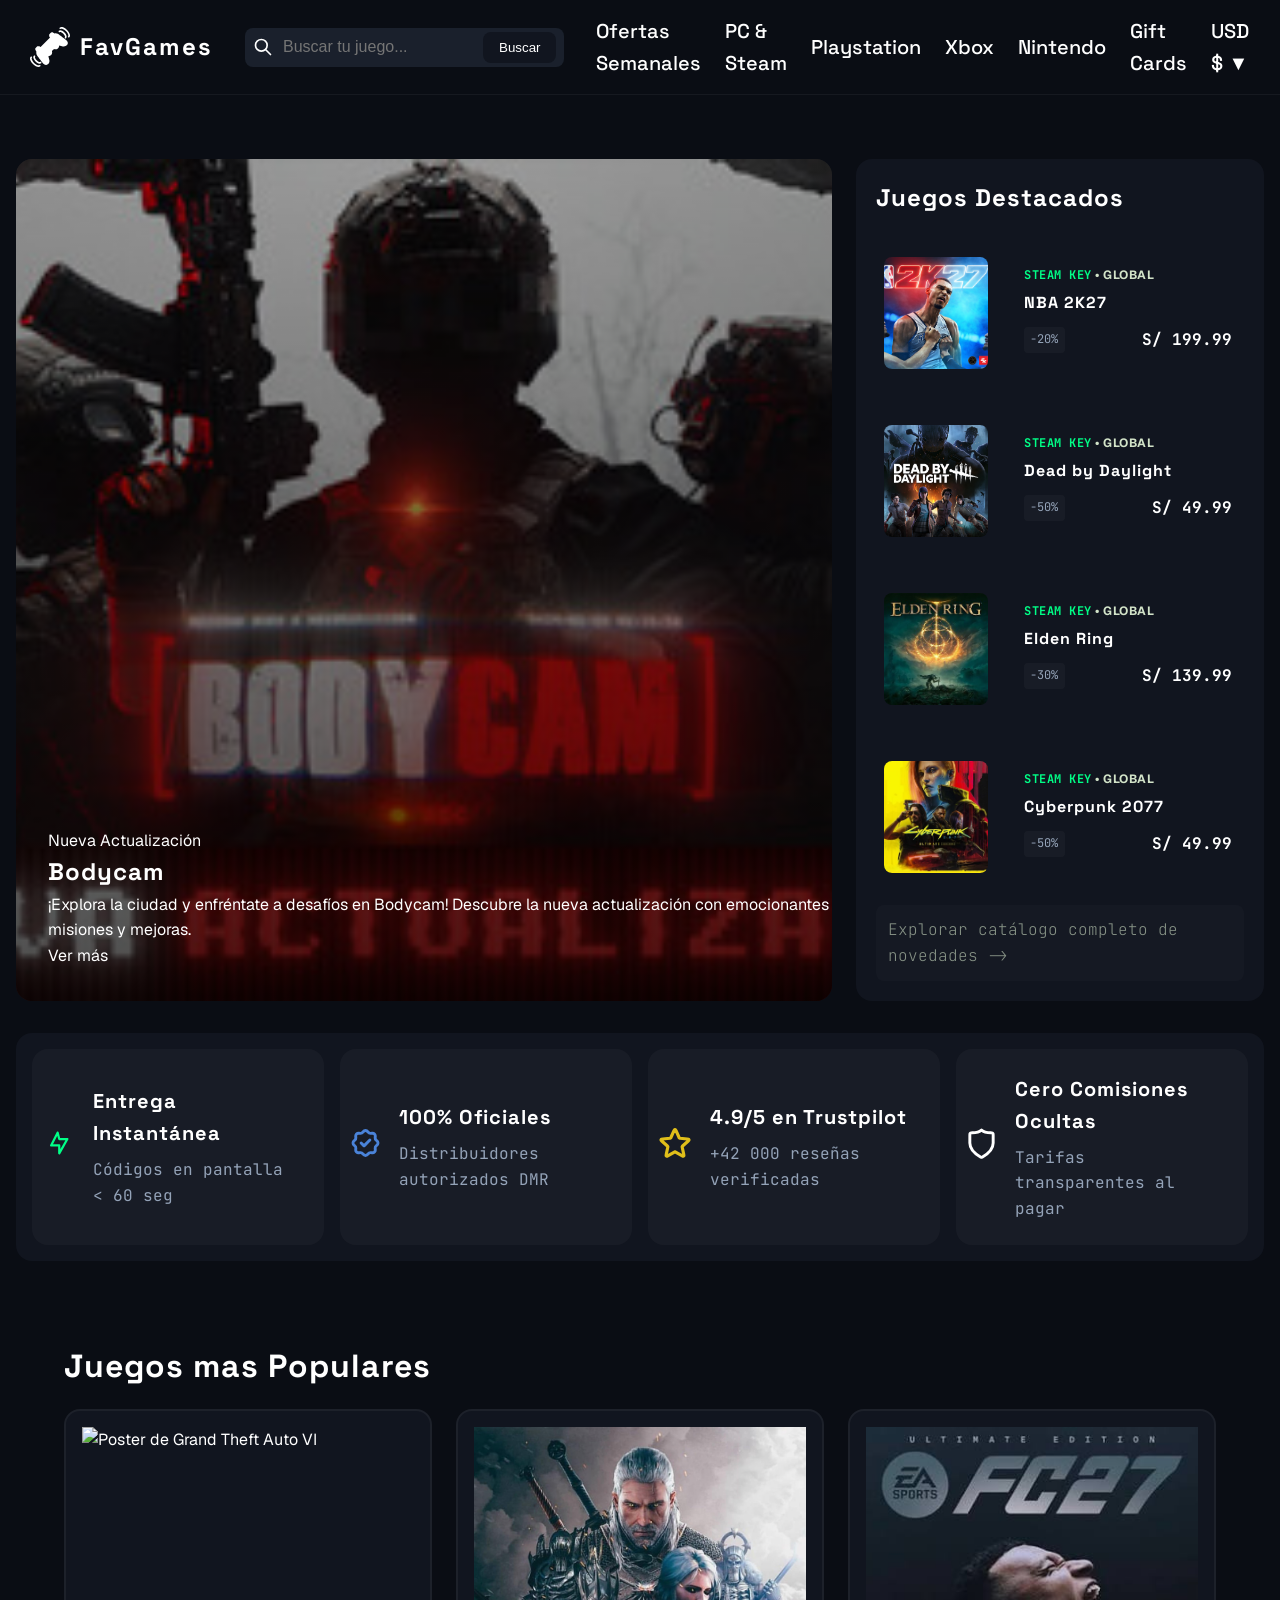
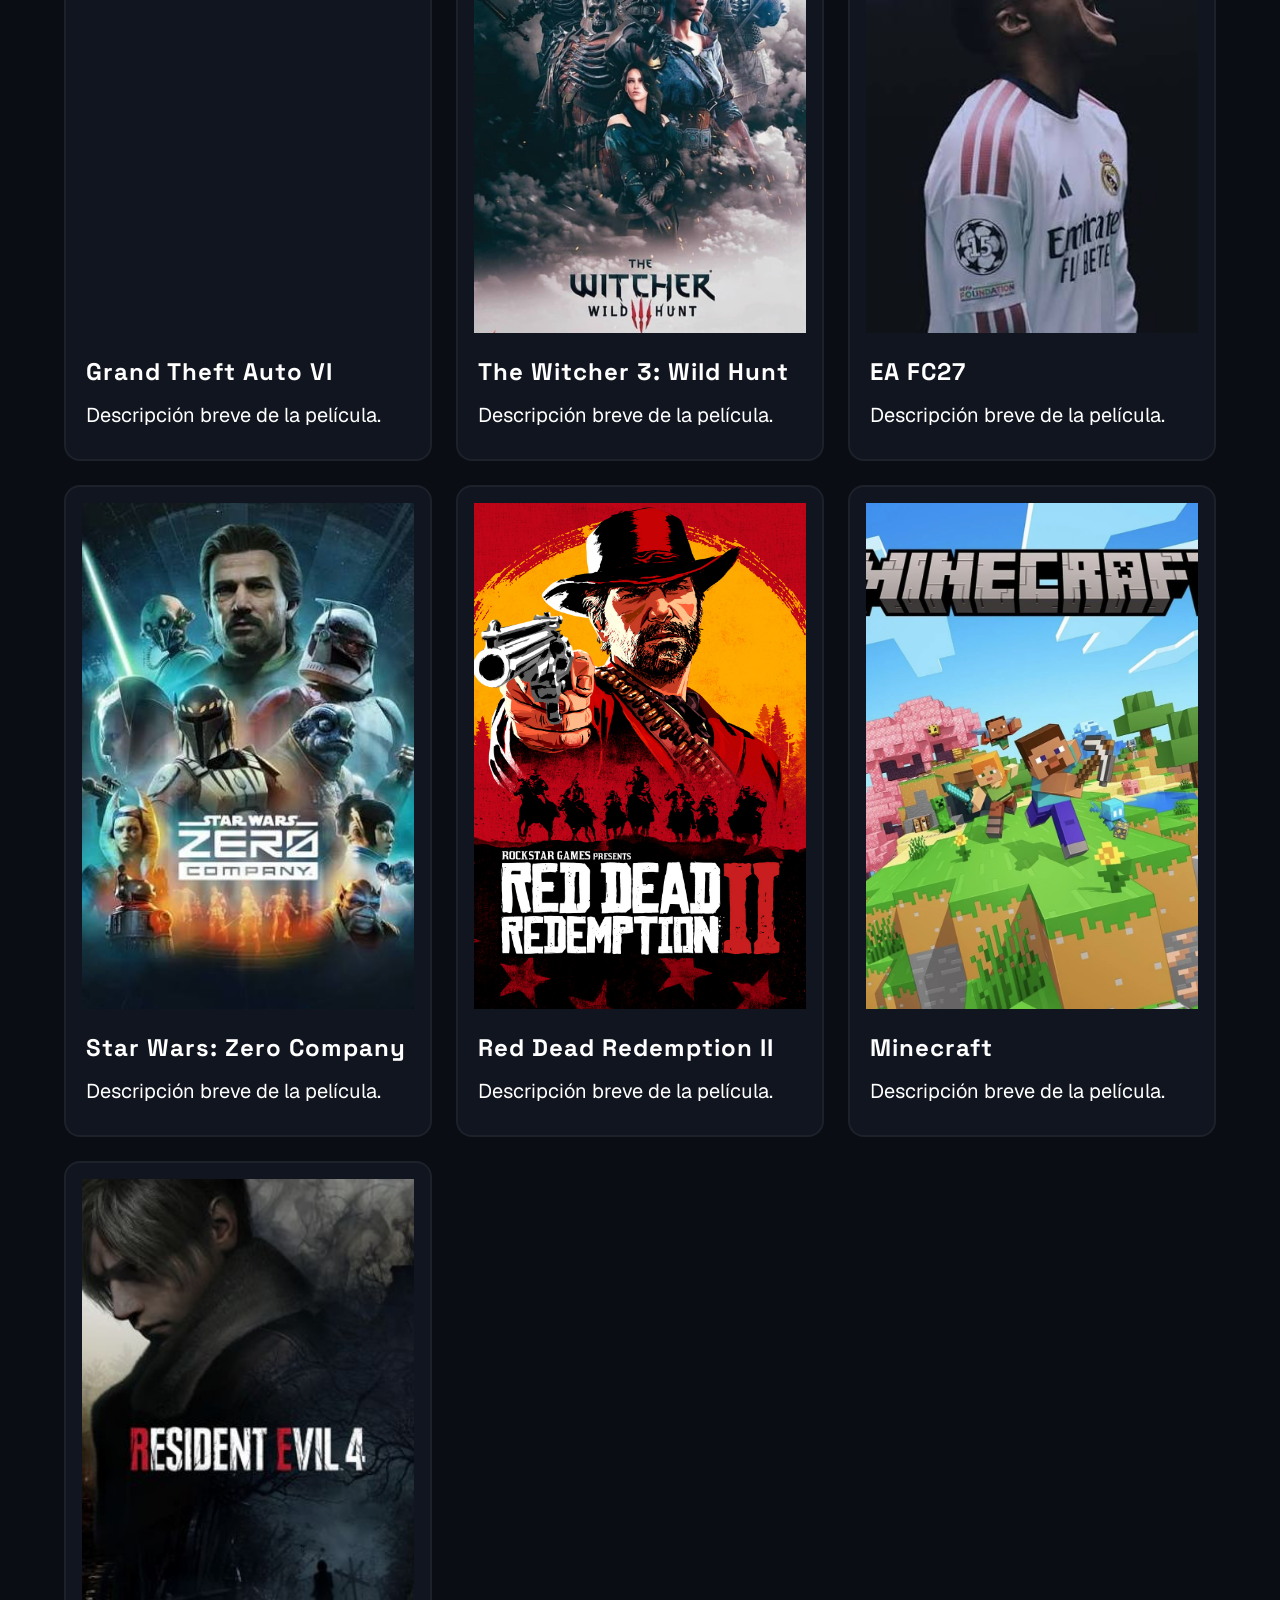
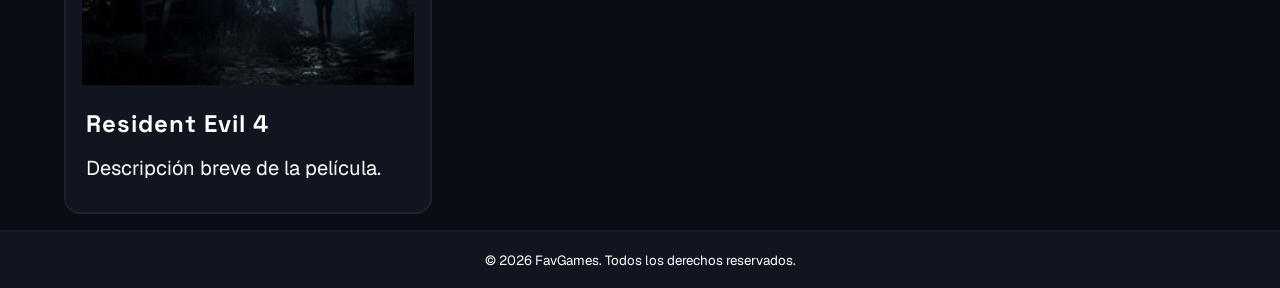
==== commit 3de449d6: "style: mejorar colores y corregir textos" ====
--- a/home.html
+++ b/home.html
@@ -90,7 +90,11 @@
               <img src="./assets/juegos/hero-images/2k27.jpg" alt="Poster de NBA 2k27" />
             </div>
             <div class="game-info">
-              <span class="hero-label">STEAM KEY • GLOBAL</span>
+              <p class="platform-info">
+                <span class="label-platform">STEAM KEY</span>
+                <span class="label-separator">•</span>
+                <span class="region">GLOBAL</span>
+              </p>
               <h3 class="game-title">NBA 2K27</h3>
 
               <div class="game-price-row">
@@ -105,7 +109,11 @@
               <img src="./assets/juegos/hero-images/dead-by-daylight.jpg" alt="Poster de Dead by Daylight" />
             </div>
             <div class="game-info">
-              <span class="hero-label">STEAM KEY • GLOBAL</span>
+              <p class="platform-info">
+                <span class="label-platform">STEAM KEY</span>
+                <span class="label-separator">•</span>
+                <span class="region">GLOBAL</span>
+              </p>
               <h3 class="game-title">Dead by Daylight</h3>
 
               <div class="game-price-row">
@@ -119,7 +127,12 @@
               <img src="./assets/juegos/hero-images/elden-ring.jpeg" alt="Poster de Elden Ring" />
             </div>
             <div class="game-info">
-              <span class="hero-label">STEAM KEY • GLOBAL</span>
+              <p class="platform-info">
+                <span class="label-platform">STEAM KEY</span>
+                <span class="label-separator">•</span>
+                <span class="region">GLOBAL</span>
+              </p>
+
               <h3 class="game-title">Elden Ring</h3>
               <div class="game-price-row">
                 <span class="game-discount">-30%</span>
@@ -132,7 +145,12 @@
               <img src="./assets/juegos/hero-images/cyberpunk-2077.webp" alt="Poster de Cyberpunk 2077" />
             </div>
             <div class="game-info">
-              <span class="hero-label">STEAM KEY • GLOBAL</span>
+              <p class="platform-info">
+                <span class="label-platform">STEAM KEY</span>
+                <span class="label-separator">•</span>
+                <span class="region">GLOBAL</span>
+              </p>
+
               <h3 class="game-title">Cyberpunk 2077</h3>
               <div class="game-price-row">
                 <span class="game-discount">-50%</span>
@@ -140,6 +158,9 @@
               </div>
             </div>
           </article>
+          <div class="sidebar-footer">
+            <a class="sidebar-button" href="#">Explorar catálogo completo de novedades -></a>
+          </div>
         </div>
       </aside>
     </div>
@@ -265,7 +286,7 @@
   </section>
 
   <footer class="footer">
-    <small>&copy; 2026 CineFavio. Todos los derechos reservados.</small>
+    <small>&copy; 2026 FavGames. Todos los derechos reservados.</small>
   </footer>
 
 </body>
--- a/css/home.css
+++ b/css/home.css
@@ -19,6 +19,7 @@
   /* Textos */
   --text-primary: #ffffff;   
   --text-secondary: #94a3b8; /* Gris claro para categorías y detalles */
+  --text-secondary-2: #d2e3c8; /* Gris verdoso para etiquetas de plataforma */
   --text-muted: #475569;     /* Gris oscuro para precios tachados */
   
   /* Detalles Visuales */
@@ -316,10 +317,14 @@
   background-color: transparent;
 
   cursor: pointer;
-
-  &:hover, &:focus {
-    background-color: rgba(255, 255, 255, 0.03);
-    border-radius: 0.5rem;
+}
+
+.game-card:hover, .game-card:focus {
+  background-color: rgba(255, 255, 255, 0.03);
+  border-radius: 0.5rem;
+
+  .game-info .game-price {
+    color: var(--primary);
   }
 }
 
@@ -346,11 +351,16 @@
   flex: 1;
   gap: 0.3rem;
 
-  .hero-label {
+  .platform-info {
     font-size: 0.75rem;
     font-weight: bold;
-    color: var(--primary);
     letter-spacing: 0.5px;
+    color: var(--text-secondary-2);
+
+    .label-platform {
+      font-family: 'Etiquetas', sans-serif;
+      color: var(--primary);
+    }
   }
 
   .game-title {
@@ -367,7 +377,7 @@
 
   .game-discount {
     font-family: 'Etiquetas', sans-serif;
-    background-color: var(--text-muted);
+    background-color: rgba(255, 255, 255, 0.03);
     color: var(--text-secondary);
     font-size: 0.75rem; 
     padding: 0.2rem 0.4rem;
@@ -376,9 +386,30 @@
 
   .game-price {
     font-family: 'Etiquetas', monospace;
-    color: var(--primary);
+    color: var(--text-primary);
     font-weight: bold;
     font-size: 1rem;
+  }
+}
+
+.sidebar-footer {  
+  display: flex;
+  justify-content: center;
+  align-items: center;
+  opacity: 0.6;
+  background-color: rgba(255, 255, 255, 0.03);
+  border-radius: 0.5rem;
+  padding: 0.75rem;
+
+  &:hover, &:focus {
+    opacity: 1;
+  }
+
+  .sidebar-button {
+    font-family: 'Etiquetas', sans-serif;
+    font-size: 1rem;
+    color: var(--text-secondary-2);
+    font-weight: 200;
   }
 }
 
@@ -401,9 +432,8 @@
   align-items: center;
   padding: 0.5rem;
   border-radius: 1rem;
-  background-color: rgb(23, 24, 33);
+  background-color: rgba(255, 255, 255, 0.03);
   box-shadow: none;
-  
 }
 
 .hero-footer-icon img{
